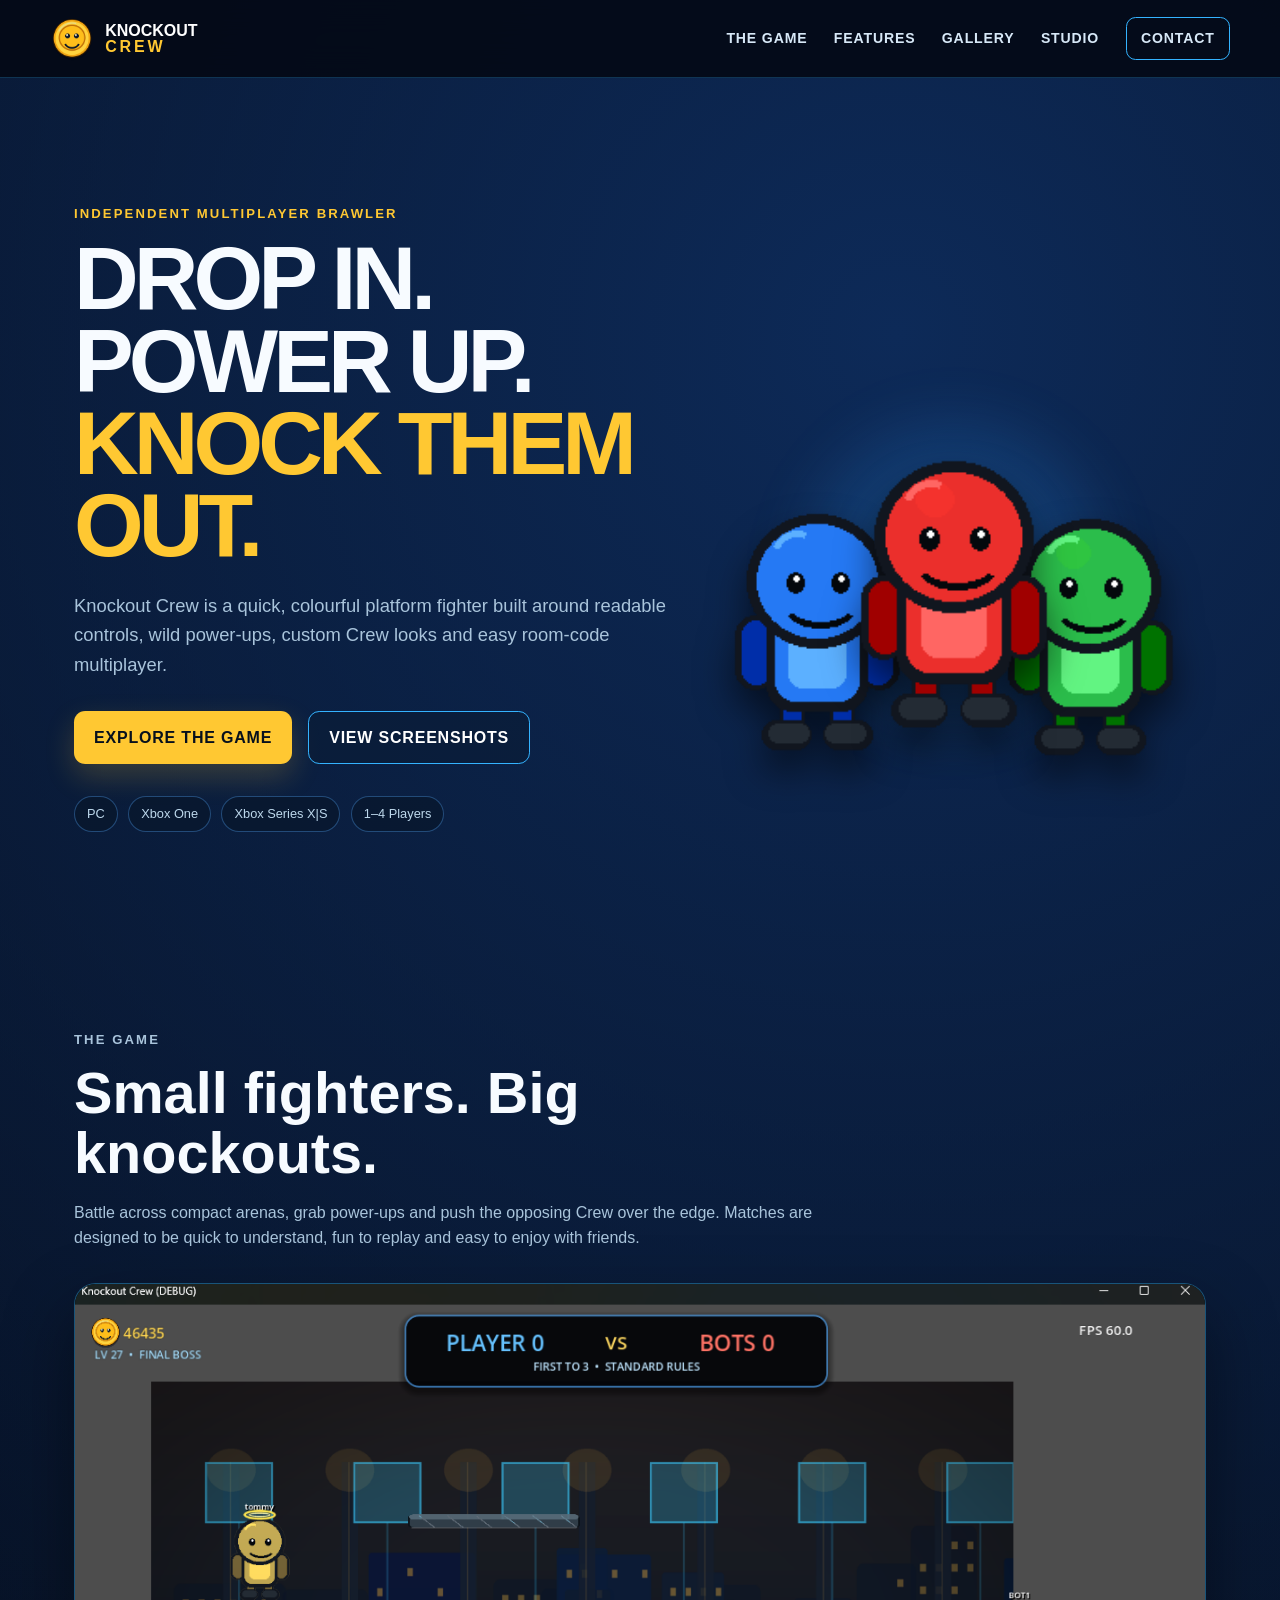
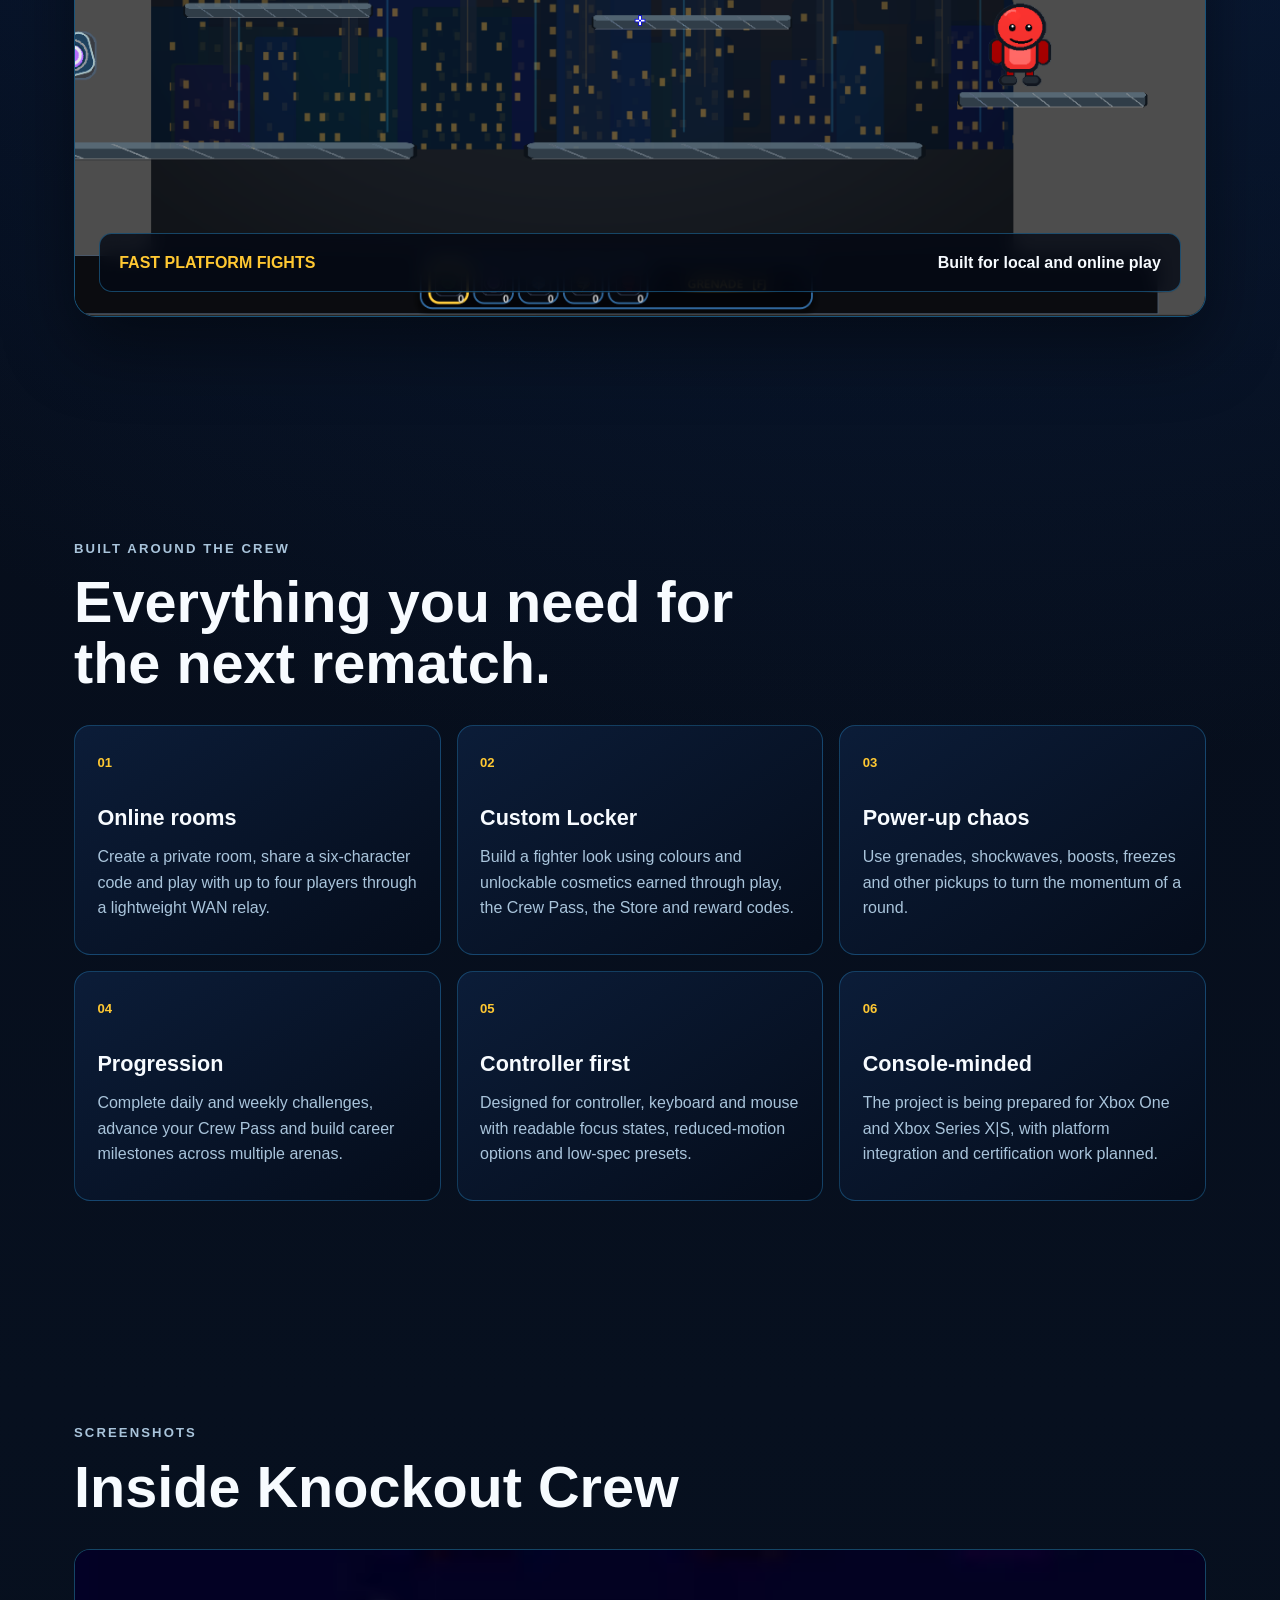
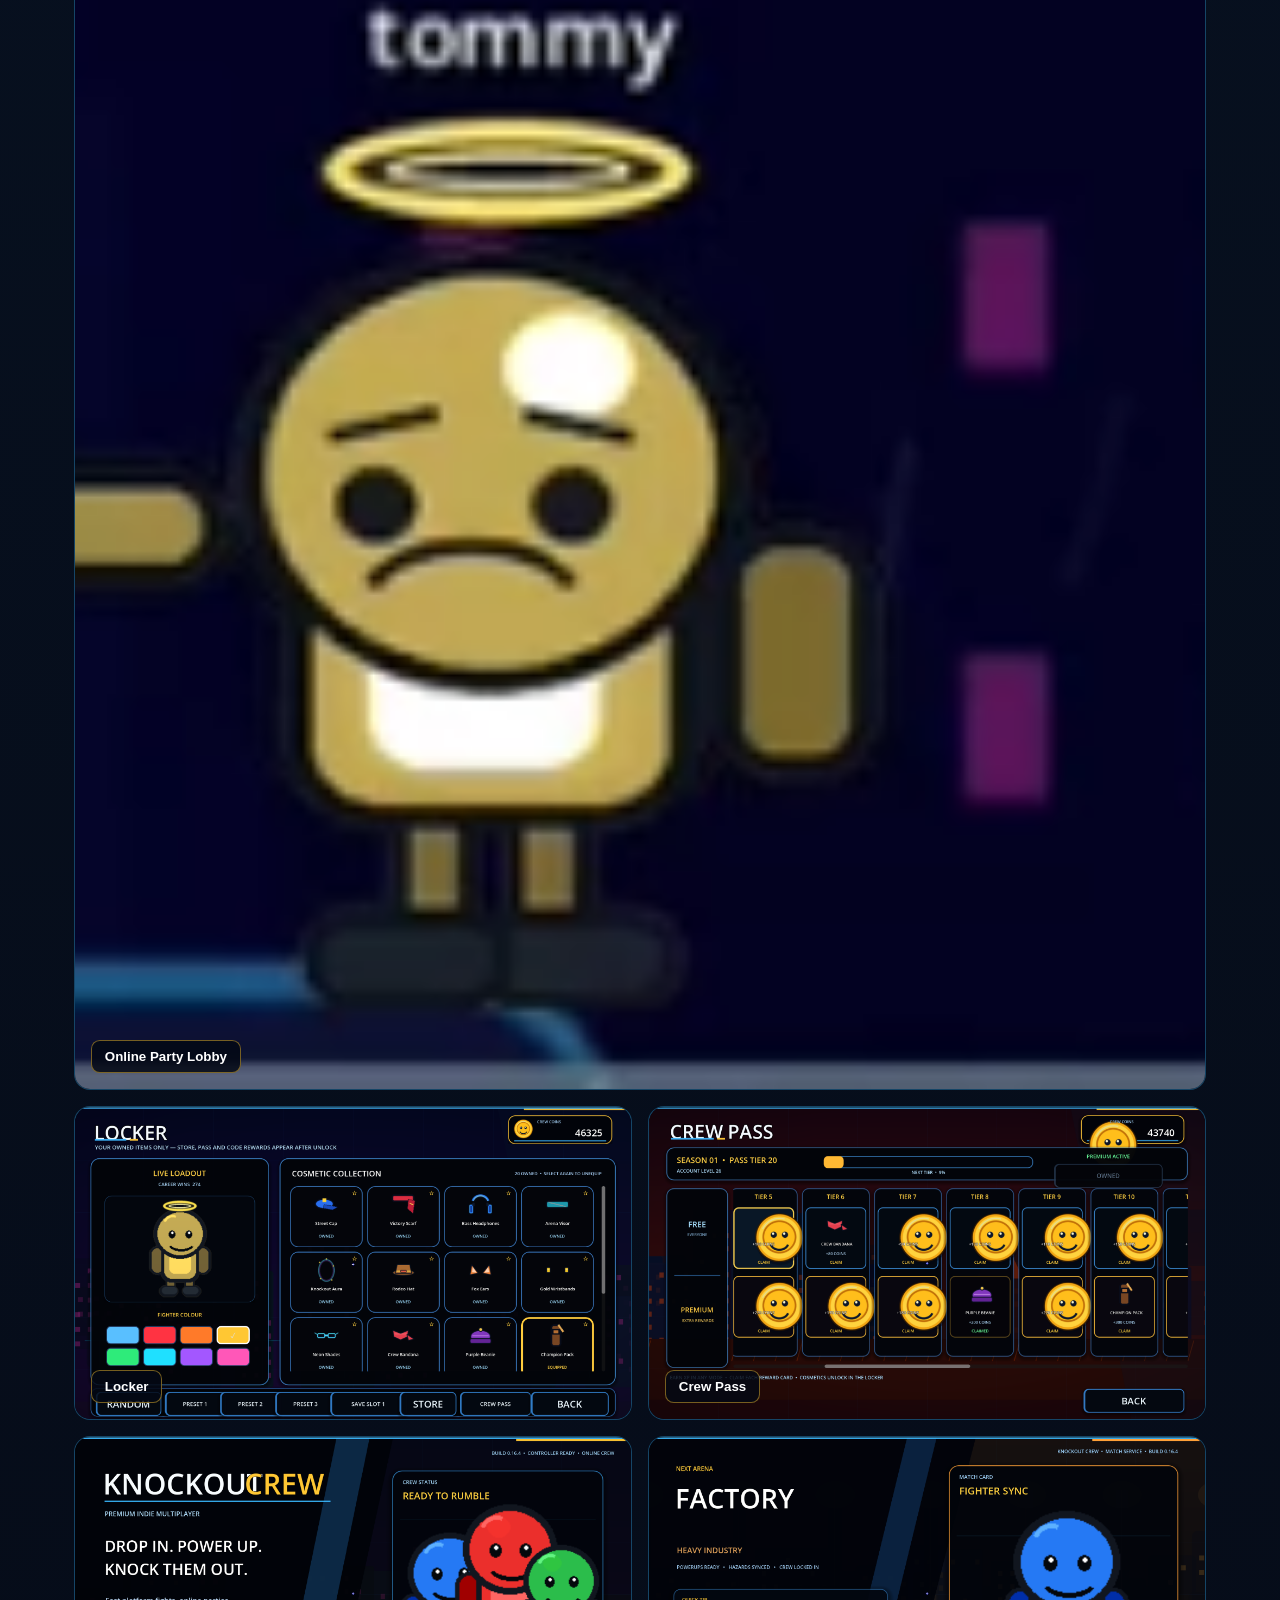
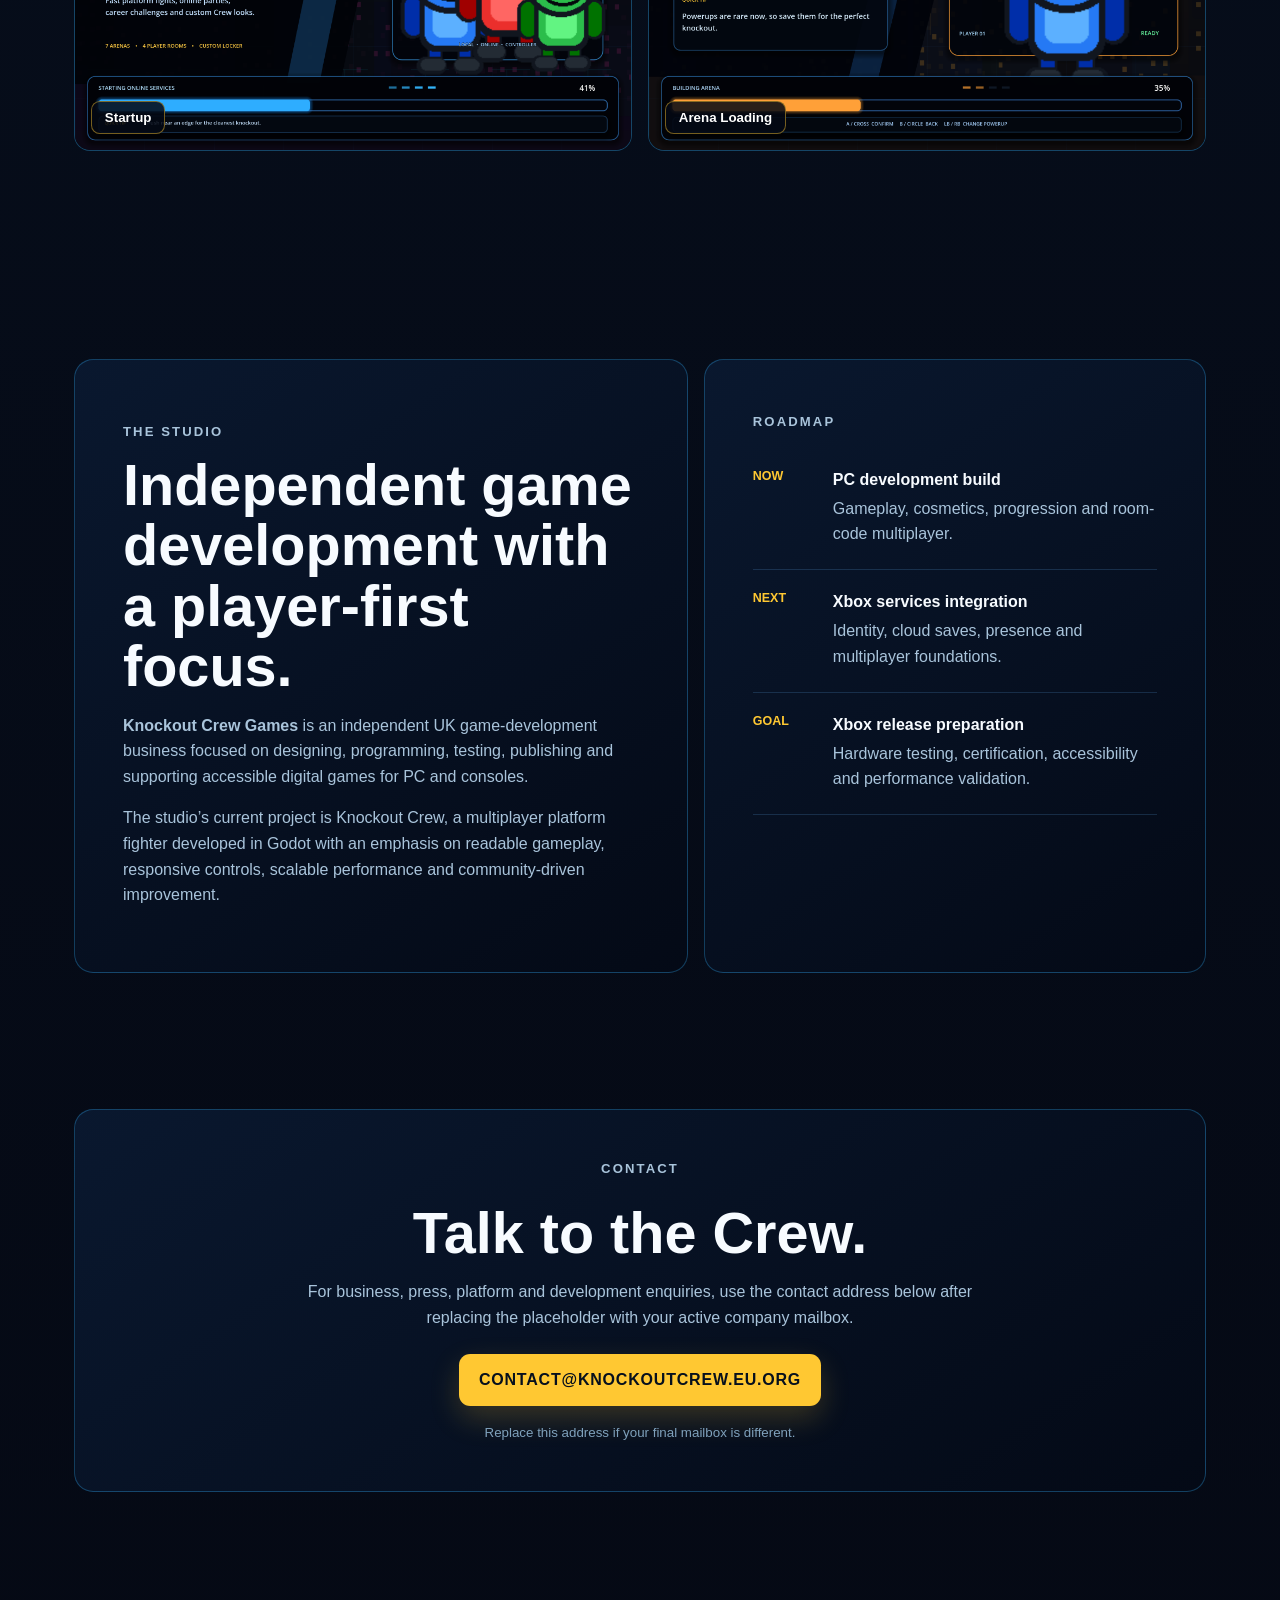
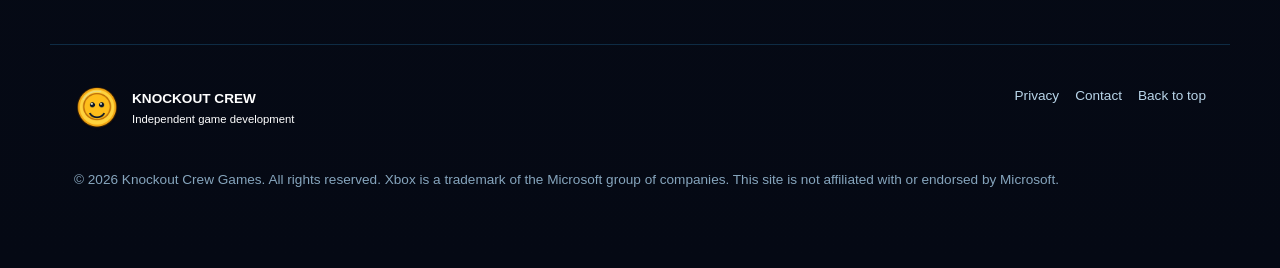
==== index.html @ 467bec0a "Add files via upload" ====
<!doctype html>
<html lang="en-GB">
<head>
  <meta charset="utf-8">
  <meta name="viewport" content="width=device-width, initial-scale=1">
  <meta name="description" content="Knockout Crew is a fast, colourful indie platform fighter for local and online multiplayer.">
  <meta name="theme-color" content="#071327">
  <meta property="og:title" content="Knockout Crew">
  <meta property="og:description" content="Drop in. Power up. Knock them out.">
  <meta property="og:image" content="assets/images/lobby.png">
  <title>Knockout Crew | Official Website</title>
  <link rel="icon" href="assets/images/crew-coin.png">
  <link rel="stylesheet" href="styles.css">
  <script defer src="script.js"></script>
</head>
<body>
  <a class="skip-link" href="#main">Skip to content</a>
  <header class="site-header">
    <a class="brand" href="#top" aria-label="Knockout Crew home">
      <span class="brand-mark"><img src="assets/images/crew-coin.png" alt=""></span>
      <span><b>KNOCKOUT</b><strong>CREW</strong></span>
    </a>
    <button class="menu-toggle" aria-expanded="false" aria-controls="main-nav">Menu</button>
    <nav id="main-nav" aria-label="Main navigation">
      <a href="#game">The Game</a>
      <a href="#features">Features</a>
      <a href="#gallery">Gallery</a>
      <a href="#about">Studio</a>
      <a class="nav-cta" href="#contact">Contact</a>
    </nav>
  </header>

  <main id="main">
    <section class="hero" id="top">
      <div class="hero-copy reveal">
        <p class="eyebrow">INDEPENDENT MULTIPLAYER BRAWLER</p>
        <h1>DROP IN.<br>POWER UP.<br><span>KNOCK THEM OUT.</span></h1>
        <p class="hero-text">Knockout Crew is a quick, colourful platform fighter built around readable controls, wild power-ups, custom Crew looks and easy room-code multiplayer.</p>
        <div class="hero-actions">
          <a class="button primary" href="#game">Explore the game</a>
          <a class="button secondary" href="#gallery">View screenshots</a>
        </div>
        <ul class="platform-list" aria-label="Planned platforms">
          <li>PC</li><li>Xbox One</li><li>Xbox Series X|S</li><li>1–4 Players</li>
        </ul>
      </div>
      <div class="hero-stage reveal" aria-label="Three Knockout Crew fighters">
        <div class="glow"></div>
        <img class="fighter fighter-blue" src="assets/images/fighter-blue.png" alt="Blue Knockout Crew fighter">
        <img class="fighter fighter-red" src="assets/images/fighter-red.png" alt="Red Knockout Crew fighter">
        <img class="fighter fighter-green" src="assets/images/fighter-green.png" alt="Green Knockout Crew fighter">
      </div>
    </section>

    <section class="section game-section" id="game">
      <div class="section-heading reveal">
        <p class="eyebrow">THE GAME</p>
        <h2>Small fighters. Big knockouts.</h2>
        <p>Battle across compact arenas, grab power-ups and push the opposing Crew over the edge. Matches are designed to be quick to understand, fun to replay and easy to enjoy with friends.</p>
      </div>
      <div class="feature-visual reveal">
        <img src="assets/images/gameplay.png" alt="Knockout Crew gameplay on Midnight Arcade">
        <div class="visual-caption">
          <span>FAST PLATFORM FIGHTS</span>
          <strong>Built for local and online play</strong>
        </div>
      </div>
    </section>

    <section class="section" id="features">
      <div class="section-heading reveal">
        <p class="eyebrow">BUILT AROUND THE CREW</p>
        <h2>Everything you need for the next rematch.</h2>
      </div>
      <div class="card-grid">
        <article class="info-card reveal"><span class="card-number">01</span><h3>Online rooms</h3><p>Create a private room, share a six-character code and play with up to four players through a lightweight WAN relay.</p></article>
        <article class="info-card reveal"><span class="card-number">02</span><h3>Custom Locker</h3><p>Build a fighter look using colours and unlockable cosmetics earned through play, the Crew Pass, the Store and reward codes.</p></article>
        <article class="info-card reveal"><span class="card-number">03</span><h3>Power-up chaos</h3><p>Use grenades, shockwaves, boosts, freezes and other pickups to turn the momentum of a round.</p></article>
        <article class="info-card reveal"><span class="card-number">04</span><h3>Progression</h3><p>Complete daily and weekly challenges, advance your Crew Pass and build career milestones across multiple arenas.</p></article>
        <article class="info-card reveal"><span class="card-number">05</span><h3>Controller first</h3><p>Designed for controller, keyboard and mouse with readable focus states, reduced-motion options and low-spec presets.</p></article>
        <article class="info-card reveal"><span class="card-number">06</span><h3>Console-minded</h3><p>The project is being prepared for Xbox One and Xbox Series X|S, with platform integration and certification work planned.</p></article>
      </div>
    </section>

    <section class="section gallery-section" id="gallery">
      <div class="section-heading reveal"><p class="eyebrow">SCREENSHOTS</p><h2>Inside Knockout Crew</h2></div>
      <div class="gallery">
        <button class="gallery-item wide reveal" data-image="assets/images/lobby.png"><img src="assets/images/lobby.png" alt="Online party lobby"><span>Online Party Lobby</span></button>
        <button class="gallery-item reveal" data-image="assets/images/locker.png"><img src="assets/images/locker.png" alt="Locker and cosmetic collection"><span>Locker</span></button>
        <button class="gallery-item reveal" data-image="assets/images/crew-pass.png"><img src="assets/images/crew-pass.png" alt="Crew Pass reward track"><span>Crew Pass</span></button>
        <button class="gallery-item reveal" data-image="assets/images/loading-startup.png"><img src="assets/images/loading-startup.png" alt="Startup loading screen"><span>Startup</span></button>
        <button class="gallery-item reveal" data-image="assets/images/loading-arena.png"><img src="assets/images/loading-arena.png" alt="Arena loading screen"><span>Arena Loading</span></button>
      </div>
    </section>

    <section class="section split-section" id="about">
      <div class="studio-panel reveal">
        <p class="eyebrow">THE STUDIO</p>
        <h2>Independent game development with a player-first focus.</h2>
        <p><strong>Knockout Crew Games</strong> is an independent UK game-development business focused on designing, programming, testing, publishing and supporting accessible digital games for PC and consoles.</p>
        <p>The studio’s current project is Knockout Crew, a multiplayer platform fighter developed in Godot with an emphasis on readable gameplay, responsive controls, scalable performance and community-driven improvement.</p>
      </div>
      <div class="roadmap reveal">
        <p class="eyebrow">ROADMAP</p>
        <ol>
          <li><span>Now</span><div><strong>PC development build</strong><p>Gameplay, cosmetics, progression and room-code multiplayer.</p></div></li>
          <li><span>Next</span><div><strong>Xbox services integration</strong><p>Identity, cloud saves, presence and multiplayer foundations.</p></div></li>
          <li><span>Goal</span><div><strong>Xbox release preparation</strong><p>Hardware testing, certification, accessibility and performance validation.</p></div></li>
        </ol>
      </div>
    </section>

    <section class="section contact-section" id="contact">
      <div class="contact-card reveal">
        <p class="eyebrow">CONTACT</p>
        <h2>Talk to the Crew.</h2>
        <p>For business, press, platform and development enquiries, use the contact address below after replacing the placeholder with your active company mailbox.</p>
        <a class="button primary" href="mailto:contact@knockoutcrew.eu.org">contact@knockoutcrew.eu.org</a>
        <small>Replace this address if your final mailbox is different.</small>
      </div>
    </section>
  </main>

  <footer>
    <div class="footer-brand"><img src="assets/images/crew-coin.png" alt=""><span><b>KNOCKOUT CREW</b><small>Independent game development</small></span></div>
    <div class="footer-links"><a href="privacy.html">Privacy</a><a href="mailto:contact@knockoutcrew.eu.org">Contact</a><a href="#top">Back to top</a></div>
    <p>© <span id="year"></span> Knockout Crew Games. All rights reserved. Xbox is a trademark of the Microsoft group of companies. This site is not affiliated with or endorsed by Microsoft.</p>
  </footer>

  <dialog id="lightbox"><button class="lightbox-close" aria-label="Close image">×</button><img alt="Expanded game screenshot"></dialog>
</body>
</html>
---- styles.css ----
:root{--bg:#050a16;--panel:#091326;--panel2:#0d1d37;--line:#287fd0;--blue:#34b3ff;--yellow:#ffc832;--text:#f7fbff;--muted:#a9c4db;--green:#46e58a;--max:1180px}*{box-sizing:border-box}html{scroll-behavior:smooth}body{margin:0;background:radial-gradient(circle at 70% 5%,#0d2a58 0,transparent 32%),linear-gradient(180deg,#050914,#07101f 45%,#050914);color:var(--text);font-family:Inter,Segoe UI,Arial,sans-serif;line-height:1.6}.skip-link{position:absolute;left:-9999px}.skip-link:focus{left:1rem;top:1rem;background:#fff;color:#000;padding:.75rem;z-index:100}.site-header{position:sticky;top:0;z-index:50;height:78px;display:flex;align-items:center;justify-content:space-between;padding:0 max(24px,calc((100vw - var(--max))/2));background:rgba(4,9,20,.88);backdrop-filter:blur(16px);border-bottom:1px solid rgba(52,179,255,.25)}.brand{display:flex;align-items:center;gap:.7rem;color:#fff;text-decoration:none;font-size:1rem;line-height:1}.brand span:last-child{display:flex;flex-direction:column}.brand strong{color:var(--yellow);letter-spacing:.18em}.brand-mark{width:44px;height:44px;display:grid;place-items:center}.brand-mark img{width:100%;height:100%;object-fit:contain}nav{display:flex;align-items:center;gap:1.65rem}nav a{color:#d7e8f7;text-decoration:none;font-weight:700;font-size:.88rem;letter-spacing:.06em;text-transform:uppercase}nav a:hover{color:var(--yellow)}.nav-cta{border:1px solid var(--blue);padding:.55rem .9rem;border-radius:.6rem}.menu-toggle{display:none}.hero{min-height:calc(100vh - 78px);max-width:var(--max);margin:auto;padding:7rem 1.5rem 5rem;display:grid;grid-template-columns:1.08fr .92fr;align-items:center;gap:2rem}.eyebrow{color:var(--yellow);font-weight:800;letter-spacing:.16em;font-size:.82rem}.hero h1{font-size:clamp(3.1rem,7vw,6.5rem);line-height:.92;margin:.35rem 0 1.5rem;letter-spacing:-.055em}.hero h1 span{color:var(--yellow)}.hero-text{max-width:650px;color:var(--muted);font-size:1.15rem}.hero-actions{display:flex;gap:1rem;flex-wrap:wrap;margin:2rem 0}.button{display:inline-flex;align-items:center;justify-content:center;min-height:50px;padding:.8rem 1.25rem;border-radius:.7rem;text-decoration:none;font-weight:800;text-transform:uppercase;letter-spacing:.05em}.button.primary{background:var(--yellow);color:#07101d;box-shadow:0 12px 30px rgba(255,200,50,.2)}.button.secondary{border:1px solid var(--blue);color:#fff;background:rgba(10,28,55,.65)}.platform-list{list-style:none;padding:0;margin:2rem 0 0;display:flex;gap:.65rem;flex-wrap:wrap}.platform-list li{border:1px solid rgba(85,170,255,.35);background:rgba(9,23,45,.75);padding:.4rem .75rem;border-radius:999px;color:#bdd8ec;font-size:.8rem}.hero-stage{position:relative;min-height:530px;display:flex;align-items:flex-end;justify-content:center}.glow{position:absolute;width:80%;aspect-ratio:1;border-radius:50%;background:radial-gradient(circle,rgba(46,155,255,.42),rgba(46,155,255,0) 65%);filter:blur(18px)}.fighter{position:absolute;image-rendering:auto;filter:drop-shadow(0 20px 18px rgba(0,0,0,.55));width:42%;max-width:240px;transform-origin:bottom center}.fighter-red{z-index:3;width:52%;bottom:8%;animation:float 4.5s ease-in-out infinite}.fighter-blue{z-index:2;left:2%;bottom:4%;animation:float 5s ease-in-out .2s infinite}.fighter-green{z-index:2;right:2%;bottom:3%;animation:float 5.2s ease-in-out .5s infinite}@keyframes float{50%{transform:translateY(-12px)}}.section{max-width:var(--max);margin:auto;padding:6.5rem 1.5rem}.section-heading{max-width:750px;margin-bottom:2rem}.section-heading h2,.studio-panel h2,.contact-card h2{font-size:clamp(2.1rem,4.5vw,4rem);line-height:1.05;margin:.4rem 0 1rem}.section-heading p,.studio-panel p,.contact-card p{color:var(--muted)}.feature-visual{position:relative;border:1px solid rgba(52,179,255,.45);border-radius:1.35rem;overflow:hidden;background:#02060d;box-shadow:0 30px 70px rgba(0,0,0,.42)}.feature-visual img{width:100%;display:block}.visual-caption{position:absolute;left:1.5rem;right:1.5rem;bottom:1.5rem;background:rgba(4,9,20,.8);backdrop-filter:blur(10px);border:1px solid rgba(52,179,255,.35);border-radius:.8rem;padding:1rem 1.2rem;display:flex;justify-content:space-between;gap:1rem}.visual-caption span{color:var(--yellow);font-weight:800}.card-grid{display:grid;grid-template-columns:repeat(3,1fr);gap:1rem}.info-card{background:linear-gradient(145deg,rgba(12,30,58,.95),rgba(5,13,27,.95));border:1px solid rgba(52,179,255,.28);border-radius:1rem;padding:1.4rem;min-height:230px}.card-number{color:var(--yellow);font-weight:900;font-size:.82rem}.info-card h3{font-size:1.35rem;margin:1.7rem 0 .5rem}.info-card p{color:var(--muted);margin:0}.gallery{display:grid;grid-template-columns:repeat(2,1fr);gap:1rem}.gallery-item{position:relative;padding:0;border:1px solid rgba(52,179,255,.35);border-radius:1rem;overflow:hidden;background:#050a14;cursor:pointer;min-height:260px}.gallery-item.wide{grid-column:1/-1;min-height:420px}.gallery-item img{width:100%;height:100%;object-fit:cover;display:block;transition:transform .35s}.gallery-item:hover img{transform:scale(1.025)}.gallery-item span{position:absolute;left:1rem;bottom:1rem;background:rgba(4,9,20,.85);border:1px solid rgba(255,200,50,.45);padding:.5rem .8rem;border-radius:.55rem;color:#fff;font-weight:800}.split-section{display:grid;grid-template-columns:1.1fr .9fr;gap:1rem}.studio-panel,.roadmap,.contact-card{background:linear-gradient(145deg,rgba(10,25,48,.95),rgba(4,10,22,.95));border:1px solid rgba(52,179,255,.3);border-radius:1.2rem;padding:clamp(1.5rem,4vw,3rem)}.roadmap ol{list-style:none;padding:0;margin:1rem 0 0}.roadmap li{display:grid;grid-template-columns:64px 1fr;gap:1rem;padding:1.2rem 0;border-bottom:1px solid rgba(100,180,255,.18)}.roadmap li span{color:var(--yellow);font-weight:900;text-transform:uppercase;font-size:.78rem}.roadmap p{color:var(--muted);margin:.2rem 0}.contact-section{padding-top:2rem}.contact-card{text-align:center}.contact-card p{max-width:700px;margin:0 auto 1.5rem}.contact-card small{display:block;color:#7fa1bc;margin-top:1rem}footer{max-width:var(--max);margin:3rem auto 0;padding:2.5rem 1.5rem 4rem;border-top:1px solid rgba(52,179,255,.2);display:grid;grid-template-columns:1fr auto;gap:1.5rem;color:#86a5bd;font-size:.85rem}.footer-brand{display:flex;align-items:center;gap:.75rem;color:#fff}.footer-brand img{width:46px}.footer-brand span{display:flex;flex-direction:column}.footer-links{display:flex;gap:1rem}.footer-links a{color:#b9d5e9;text-decoration:none}footer>p{grid-column:1/-1}dialog{padding:0;border:1px solid var(--blue);border-radius:1rem;background:#02060c;width:min(94vw,1300px);box-shadow:0 30px 100px #000}dialog::backdrop{background:rgba(0,0,0,.82)}dialog img{display:block;width:100%}.lightbox-close{position:absolute;right:.75rem;top:.75rem;width:42px;height:42px;border-radius:50%;border:1px solid #fff;background:rgba(0,0,0,.75);color:#fff;font-size:1.7rem;cursor:pointer}.reveal{opacity:0;transform:translateY(18px);transition:.6s ease}.reveal.visible{opacity:1;transform:none}@media(max-width:900px){.menu-toggle{display:block;background:transparent;color:#fff;border:1px solid var(--blue);border-radius:.5rem;padding:.5rem .75rem}.site-header nav{display:none;position:absolute;left:1rem;right:1rem;top:68px;flex-direction:column;align-items:stretch;background:#081326;border:1px solid var(--line);padding:1rem;border-radius:.8rem}.site-header nav.open{display:flex}.hero{grid-template-columns:1fr;padding-top:4rem}.hero-stage{min-height:390px}.card-grid{grid-template-columns:repeat(2,1fr)}.split-section{grid-template-columns:1fr}.gallery-item.wide{min-height:300px}}@media(max-width:620px){.hero{padding-top:3rem}.hero h1{font-size:3.25rem}.hero-stage{min-height:300px}.fighter{max-width:150px}.card-grid,.gallery{grid-template-columns:1fr}.gallery-item.wide{grid-column:auto}.gallery-item{min-height:220px}.visual-caption{position:static;border:0;border-radius:0}.visual-caption{flex-direction:column}.platform-list{gap:.4rem}.section{padding:4.5rem 1rem}.site-header{padding:0 1rem}.brand span:last-child{font-size:.86rem}footer{grid-template-columns:1fr}.footer-links{flex-wrap:wrap}}
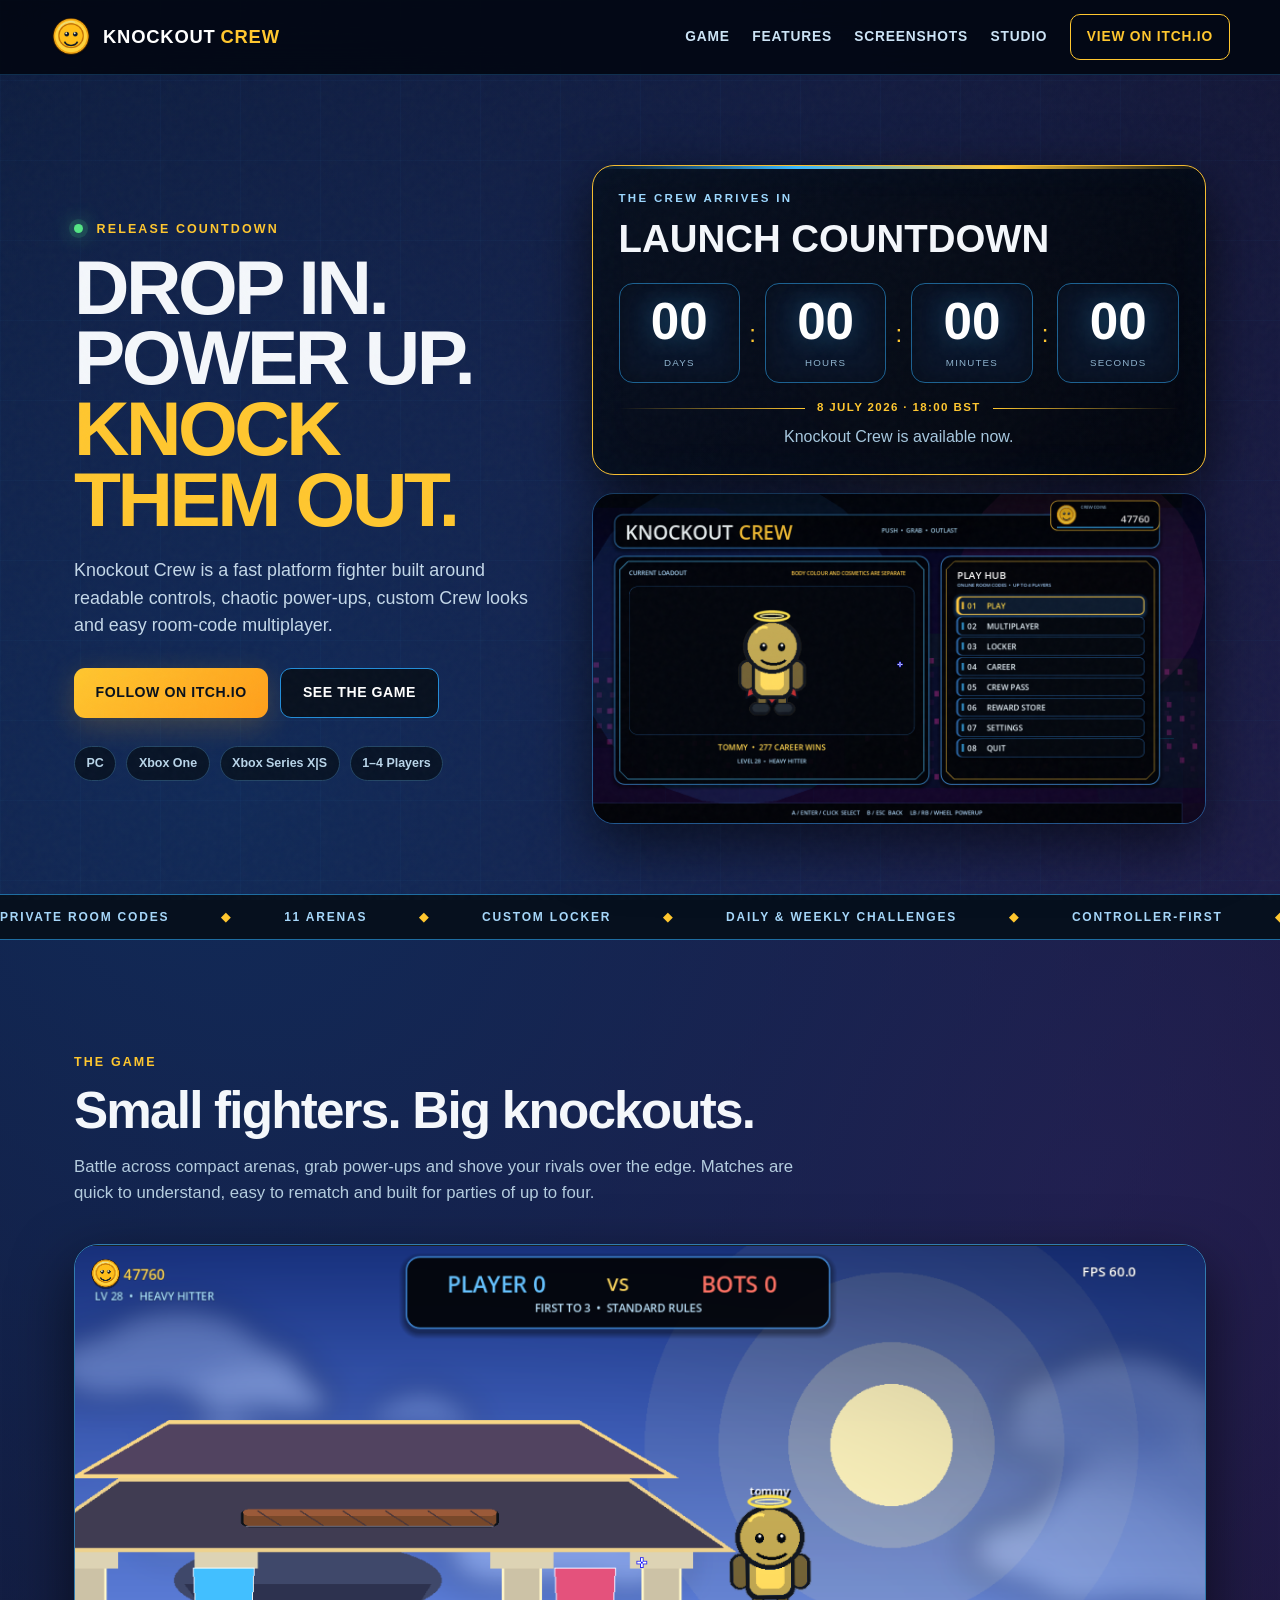
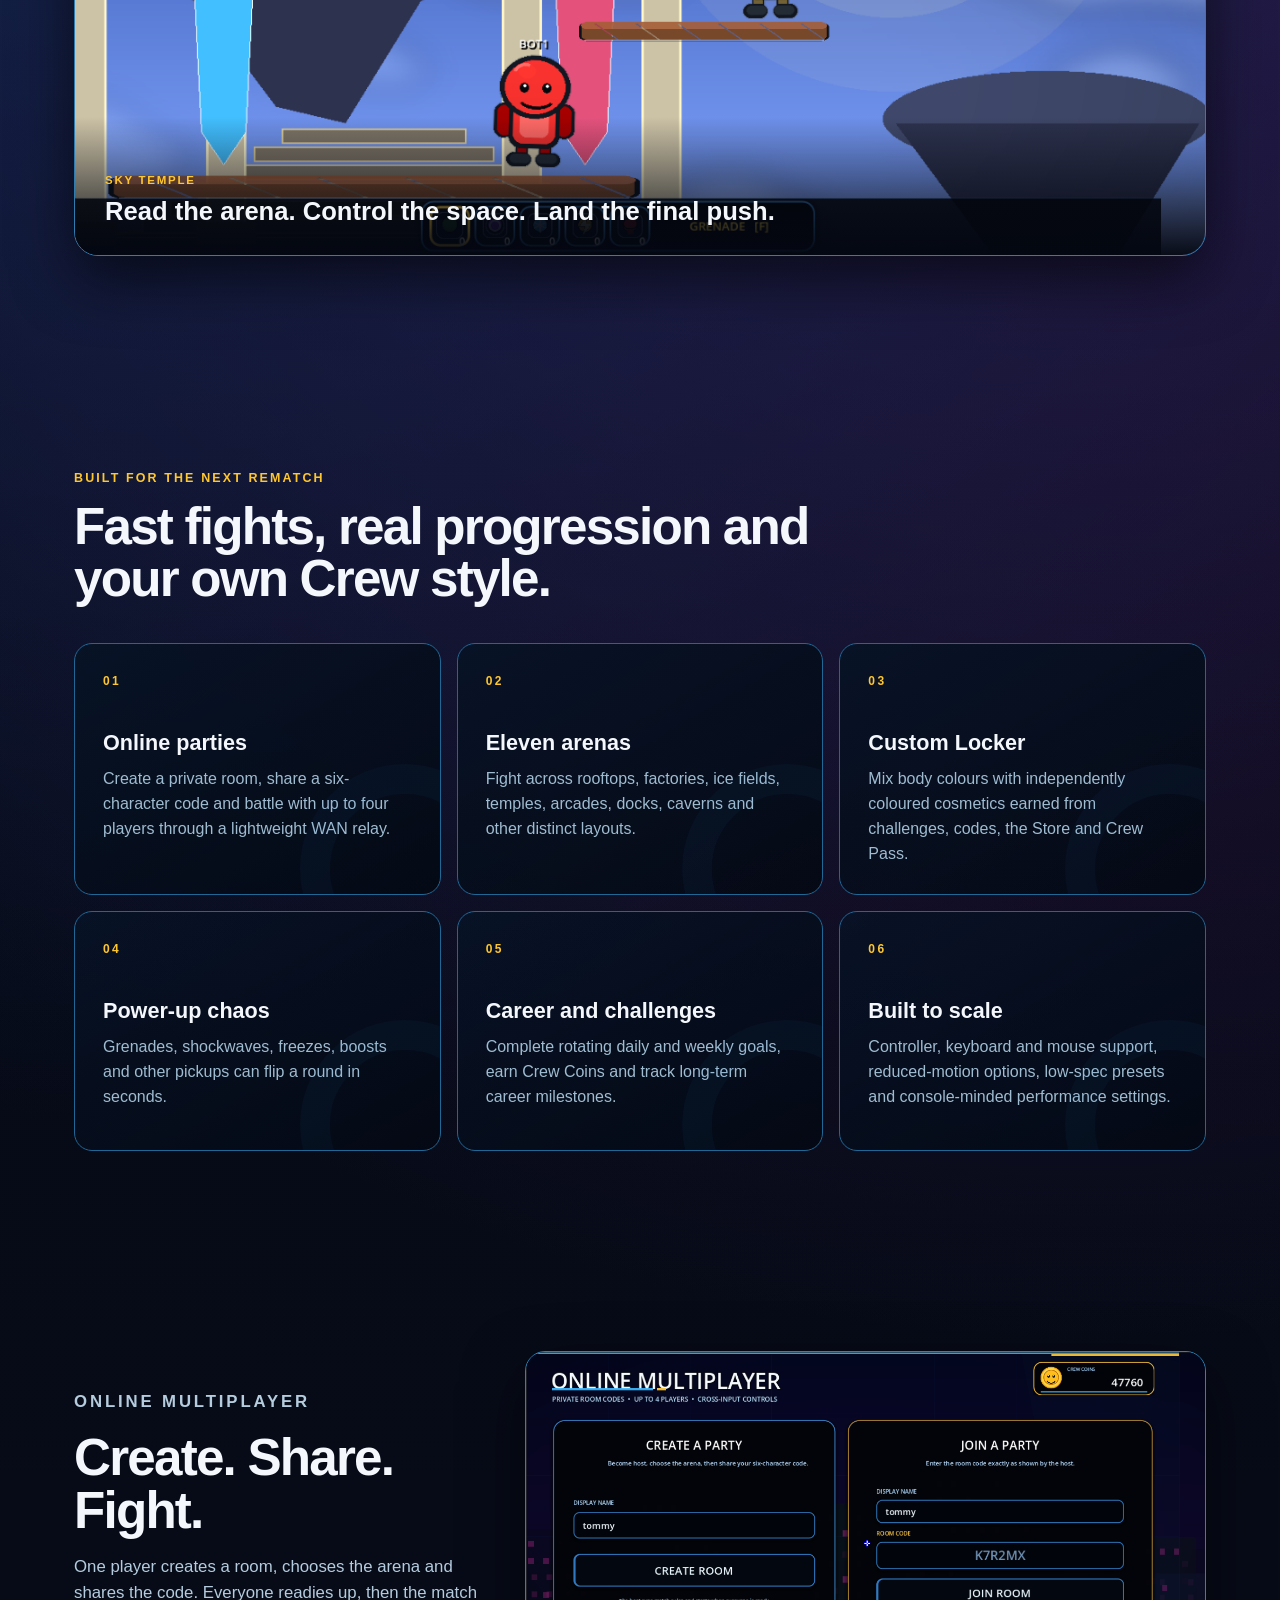
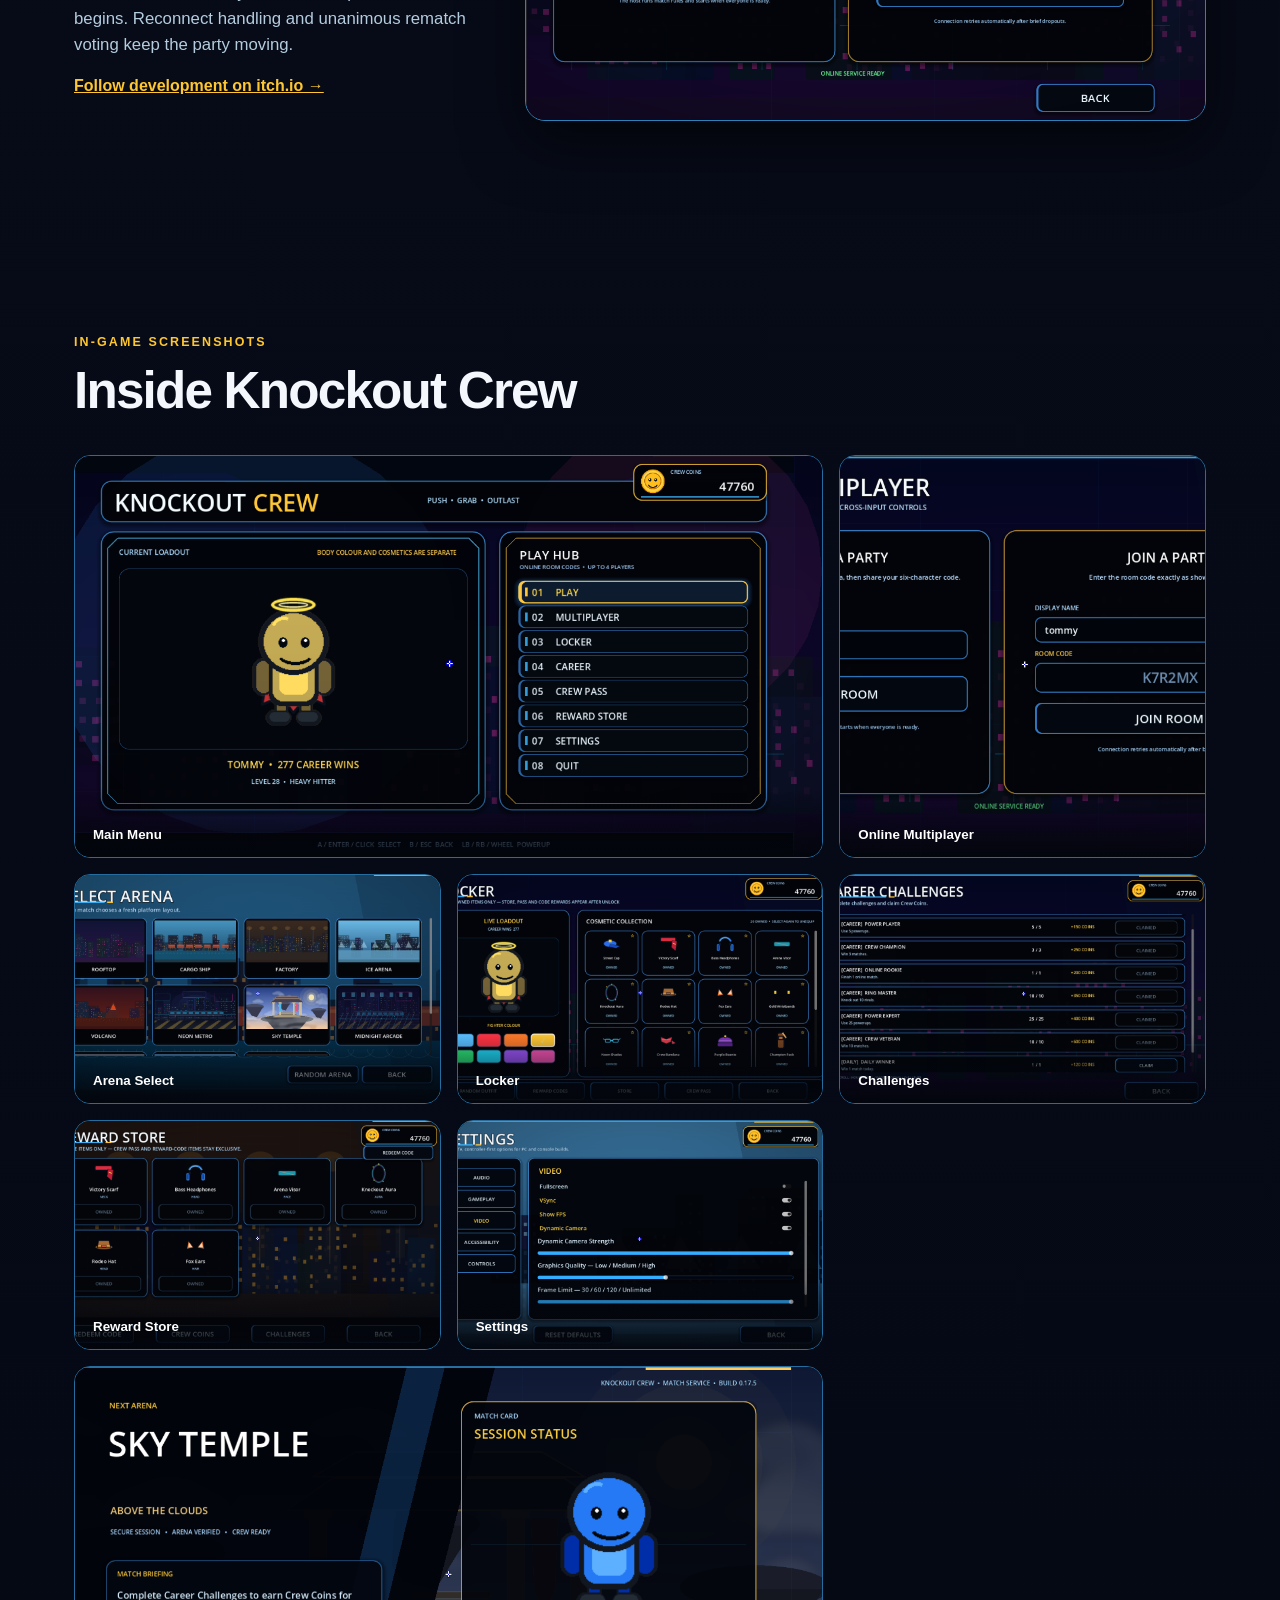
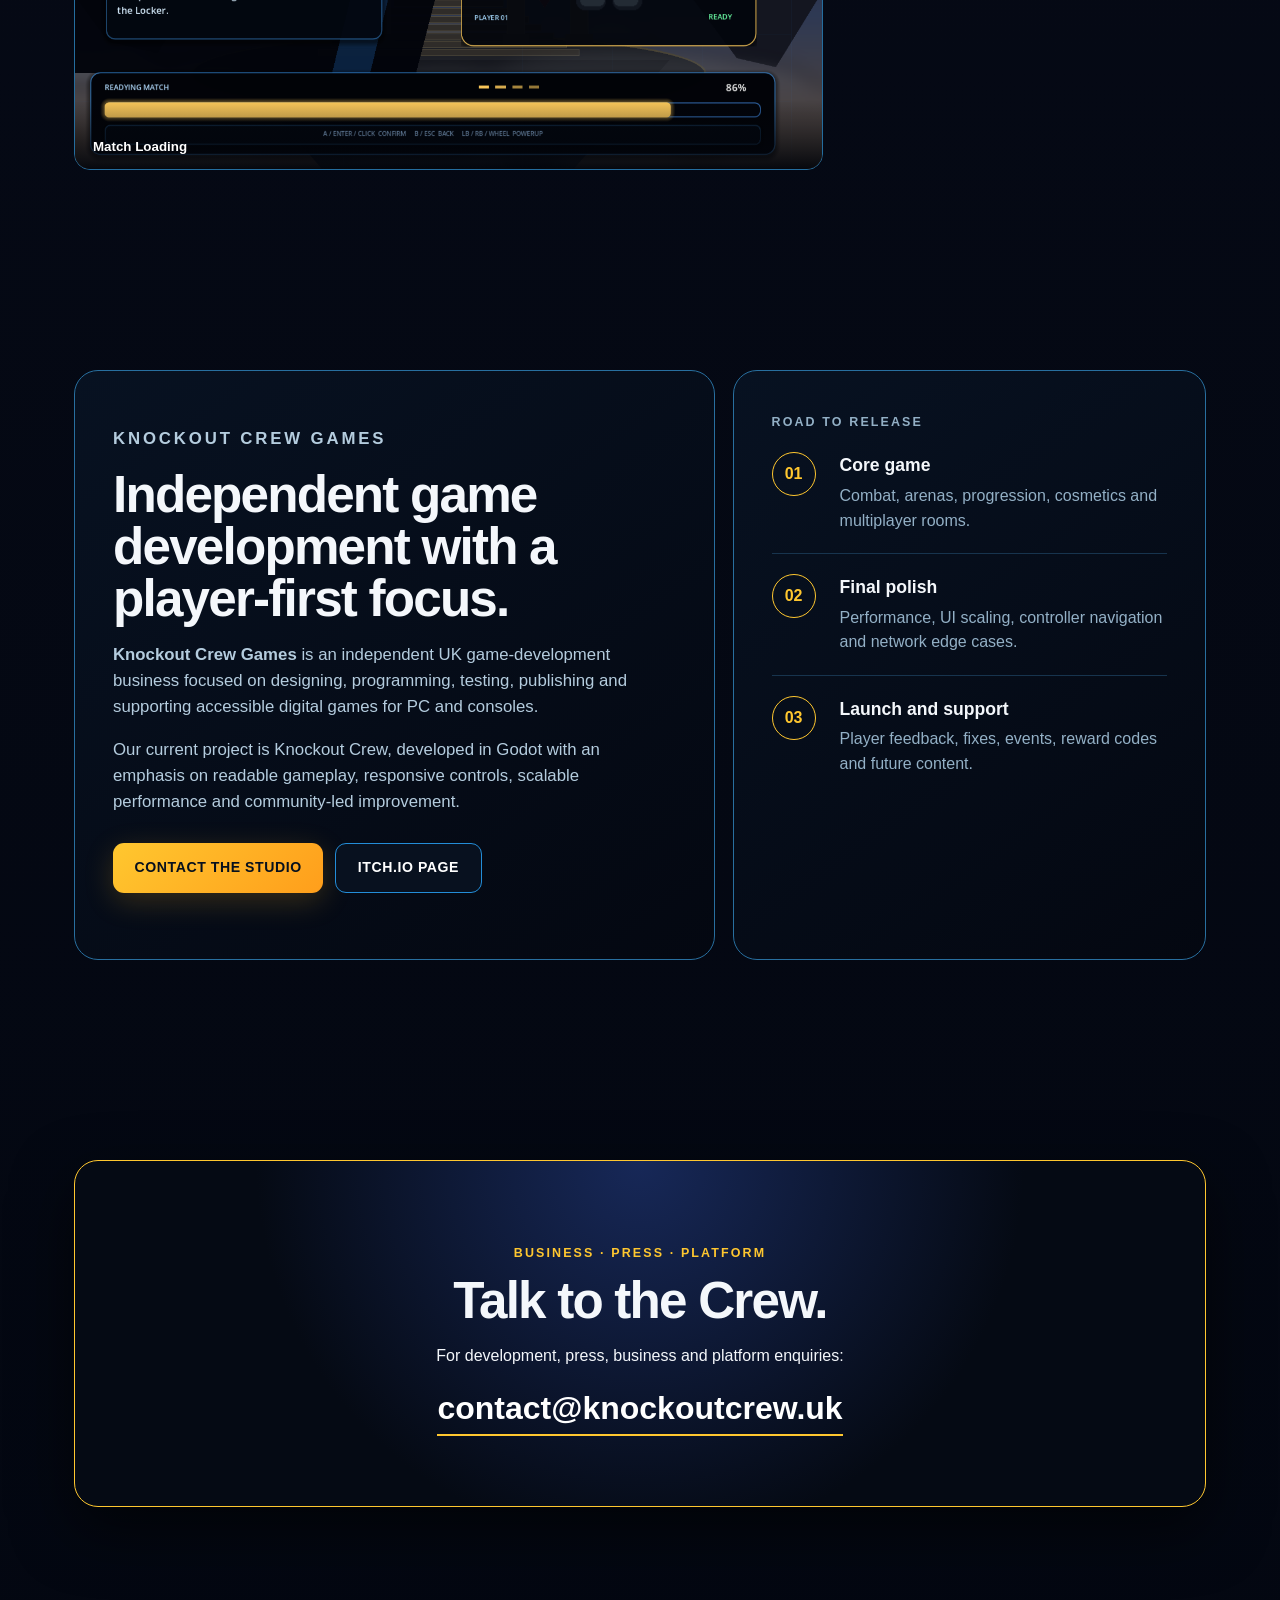
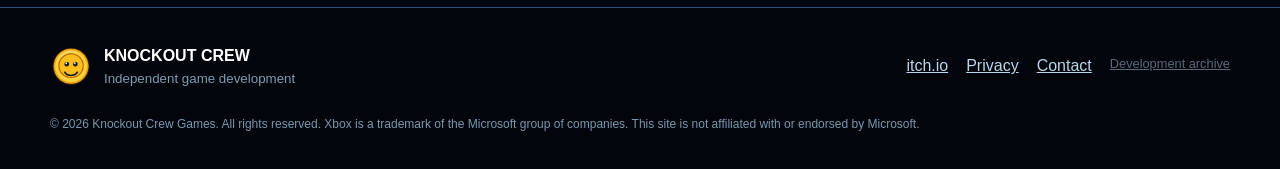
==== commit a4a2a86d: "Add files via upload" ====
--- a/index.html
+++ b/index.html
@@ -4,10 +4,11 @@
   <meta charset="utf-8">
   <meta name="viewport" content="width=device-width, initial-scale=1">
   <meta name="description" content="Knockout Crew is a fast, colourful indie platform fighter for local and online multiplayer.">
-  <meta name="theme-color" content="#071327">
-  <meta property="og:title" content="Knockout Crew">
-  <meta property="og:description" content="Drop in. Power up. Knock them out.">
-  <meta property="og:image" content="assets/images/lobby.png">
+  <meta name="theme-color" content="#050b18">
+  <meta property="og:title" content="Knockout Crew — Launching Soon">
+  <meta property="og:description" content="Push. Grab. Outlast. Wishlist and follow the launch on itch.io.">
+  <meta property="og:image" content="assets/images/main-menu.png">
+  <meta property="og:type" content="website">
   <title>Knockout Crew | Official Website</title>
   <link rel="icon" href="assets/images/crew-coin.png">
   <link rel="stylesheet" href="styles.css">
@@ -15,115 +16,153 @@
 </head>
 <body>
   <a class="skip-link" href="#main">Skip to content</a>
+  <div class="noise" aria-hidden="true"></div>
+
   <header class="site-header">
     <a class="brand" href="#top" aria-label="Knockout Crew home">
-      <span class="brand-mark"><img src="assets/images/crew-coin.png" alt=""></span>
+      <img src="assets/images/crew-coin.png" alt="">
       <span><b>KNOCKOUT</b><strong>CREW</strong></span>
     </a>
     <button class="menu-toggle" aria-expanded="false" aria-controls="main-nav">Menu</button>
     <nav id="main-nav" aria-label="Main navigation">
-      <a href="#game">The Game</a>
+      <a href="#game">Game</a>
       <a href="#features">Features</a>
-      <a href="#gallery">Gallery</a>
-      <a href="#about">Studio</a>
-      <a class="nav-cta" href="#contact">Contact</a>
+      <a href="#gallery">Screenshots</a>
+      <a href="#studio">Studio</a>
+      <a class="nav-cta" href="https://ban1she.itch.io/knockout-crew" target="_blank" rel="noopener">View on itch.io</a>
     </nav>
   </header>
 
   <main id="main">
     <section class="hero" id="top">
       <div class="hero-copy reveal">
-        <p class="eyebrow">INDEPENDENT MULTIPLAYER BRAWLER</p>
+        <p class="eyebrow"><span class="live-dot"></span> RELEASE COUNTDOWN</p>
         <h1>DROP IN.<br>POWER UP.<br><span>KNOCK THEM OUT.</span></h1>
-        <p class="hero-text">Knockout Crew is a quick, colourful platform fighter built around readable controls, wild power-ups, custom Crew looks and easy room-code multiplayer.</p>
+        <p class="hero-text">Knockout Crew is a fast platform fighter built around readable controls, chaotic power-ups, custom Crew looks and easy room-code multiplayer.</p>
         <div class="hero-actions">
-          <a class="button primary" href="#game">Explore the game</a>
-          <a class="button secondary" href="#gallery">View screenshots</a>
+          <a class="button primary" href="https://ban1she.itch.io/knockout-crew" target="_blank" rel="noopener">Follow on itch.io</a>
+          <a class="button secondary" href="#gallery">See the game</a>
         </div>
-        <ul class="platform-list" aria-label="Planned platforms">
+        <ul class="platform-list" aria-label="Target platforms">
           <li>PC</li><li>Xbox One</li><li>Xbox Series X|S</li><li>1–4 Players</li>
         </ul>
       </div>
-      <div class="hero-stage reveal" aria-label="Three Knockout Crew fighters">
-        <div class="glow"></div>
-        <img class="fighter fighter-blue" src="assets/images/fighter-blue.png" alt="Blue Knockout Crew fighter">
-        <img class="fighter fighter-red" src="assets/images/fighter-red.png" alt="Red Knockout Crew fighter">
-        <img class="fighter fighter-green" src="assets/images/fighter-green.png" alt="Green Knockout Crew fighter">
+
+      <div class="countdown-stage reveal" aria-labelledby="countdown-title">
+        <div class="countdown-glow" aria-hidden="true"></div>
+        <div class="countdown-card">
+          <p class="countdown-kicker">THE CREW ARRIVES IN</p>
+          <h2 id="countdown-title">Launch countdown</h2>
+          <div class="countdown" data-release="2026-07-08T18:00:00+01:00" aria-live="polite">
+            <div><strong id="days">15</strong><span>Days</span></div>
+            <i>:</i>
+            <div><strong id="hours">00</strong><span>Hours</span></div>
+            <i>:</i>
+            <div><strong id="minutes">00</strong><span>Minutes</span></div>
+            <i>:</i>
+            <div><strong id="seconds">00</strong><span>Seconds</span></div>
+          </div>
+          <div class="release-line"><span></span><b>8 JULY 2026 · 18:00 BST</b><span></span></div>
+          <p id="countdown-status">Final checks are underway.</p>
+        </div>
+        <img src="assets/images/main-menu.png" alt="Knockout Crew main menu showing the custom fighter and Play Hub">
       </div>
+    </section>
+
+    <section class="ticker" aria-label="Game highlights">
+      <div><span>PRIVATE ROOM CODES</span><span>11 ARENAS</span><span>CUSTOM LOCKER</span><span>DAILY & WEEKLY CHALLENGES</span><span>CONTROLLER-FIRST</span><span>LOW-SPEC MODES</span></div>
     </section>
 
     <section class="section game-section" id="game">
       <div class="section-heading reveal">
         <p class="eyebrow">THE GAME</p>
         <h2>Small fighters. Big knockouts.</h2>
-        <p>Battle across compact arenas, grab power-ups and push the opposing Crew over the edge. Matches are designed to be quick to understand, fun to replay and easy to enjoy with friends.</p>
+        <p>Battle across compact arenas, grab power-ups and shove your rivals over the edge. Matches are quick to understand, easy to rematch and built for parties of up to four.</p>
       </div>
       <div class="feature-visual reveal">
-        <img src="assets/images/gameplay.png" alt="Knockout Crew gameplay on Midnight Arcade">
+        <img src="assets/images/sky-temple-gameplay.png" alt="Knockout Crew match in Sky Temple">
         <div class="visual-caption">
-          <span>FAST PLATFORM FIGHTS</span>
-          <strong>Built for local and online play</strong>
+          <span>SKY TEMPLE</span>
+          <strong>Read the arena. Control the space. Land the final push.</strong>
         </div>
       </div>
     </section>
 
     <section class="section" id="features">
       <div class="section-heading reveal">
-        <p class="eyebrow">BUILT AROUND THE CREW</p>
-        <h2>Everything you need for the next rematch.</h2>
+        <p class="eyebrow">BUILT FOR THE NEXT REMATCH</p>
+        <h2>Fast fights, real progression and your own Crew style.</h2>
       </div>
       <div class="card-grid">
-        <article class="info-card reveal"><span class="card-number">01</span><h3>Online rooms</h3><p>Create a private room, share a six-character code and play with up to four players through a lightweight WAN relay.</p></article>
-        <article class="info-card reveal"><span class="card-number">02</span><h3>Custom Locker</h3><p>Build a fighter look using colours and unlockable cosmetics earned through play, the Crew Pass, the Store and reward codes.</p></article>
-        <article class="info-card reveal"><span class="card-number">03</span><h3>Power-up chaos</h3><p>Use grenades, shockwaves, boosts, freezes and other pickups to turn the momentum of a round.</p></article>
-        <article class="info-card reveal"><span class="card-number">04</span><h3>Progression</h3><p>Complete daily and weekly challenges, advance your Crew Pass and build career milestones across multiple arenas.</p></article>
-        <article class="info-card reveal"><span class="card-number">05</span><h3>Controller first</h3><p>Designed for controller, keyboard and mouse with readable focus states, reduced-motion options and low-spec presets.</p></article>
-        <article class="info-card reveal"><span class="card-number">06</span><h3>Console-minded</h3><p>The project is being prepared for Xbox One and Xbox Series X|S, with platform integration and certification work planned.</p></article>
+        <article class="info-card reveal"><span class="card-number">01</span><h3>Online parties</h3><p>Create a private room, share a six-character code and battle with up to four players through a lightweight WAN relay.</p></article>
+        <article class="info-card reveal"><span class="card-number">02</span><h3>Eleven arenas</h3><p>Fight across rooftops, factories, ice fields, temples, arcades, docks, caverns and other distinct layouts.</p></article>
+        <article class="info-card reveal"><span class="card-number">03</span><h3>Custom Locker</h3><p>Mix body colours with independently coloured cosmetics earned from challenges, codes, the Store and Crew Pass.</p></article>
+        <article class="info-card reveal"><span class="card-number">04</span><h3>Power-up chaos</h3><p>Grenades, shockwaves, freezes, boosts and other pickups can flip a round in seconds.</p></article>
+        <article class="info-card reveal"><span class="card-number">05</span><h3>Career and challenges</h3><p>Complete rotating daily and weekly goals, earn Crew Coins and track long-term career milestones.</p></article>
+        <article class="info-card reveal"><span class="card-number">06</span><h3>Built to scale</h3><p>Controller, keyboard and mouse support, reduced-motion options, low-spec presets and console-minded performance settings.</p></article>
       </div>
     </section>
 
+    <section class="section multiplayer-showcase">
+      <div class="showcase-copy reveal">
+        <p class="eyebrow">ONLINE MULTIPLAYER</p>
+        <h2>Create. Share. Fight.</h2>
+        <p>One player creates a room, chooses the arena and shares the code. Everyone readies up, then the match begins. Reconnect handling and unanimous rematch voting keep the party moving.</p>
+        <a class="text-link" href="https://ban1she.itch.io/knockout-crew" target="_blank" rel="noopener">Follow development on itch.io →</a>
+      </div>
+      <img class="reveal" src="assets/images/multiplayer.png" alt="Knockout Crew online multiplayer create and join party screen">
+    </section>
+
     <section class="section gallery-section" id="gallery">
-      <div class="section-heading reveal"><p class="eyebrow">SCREENSHOTS</p><h2>Inside Knockout Crew</h2></div>
+      <div class="section-heading reveal"><p class="eyebrow">IN-GAME SCREENSHOTS</p><h2>Inside Knockout Crew</h2></div>
       <div class="gallery">
-        <button class="gallery-item wide reveal" data-image="assets/images/lobby.png"><img src="assets/images/lobby.png" alt="Online party lobby"><span>Online Party Lobby</span></button>
-        <button class="gallery-item reveal" data-image="assets/images/locker.png"><img src="assets/images/locker.png" alt="Locker and cosmetic collection"><span>Locker</span></button>
-        <button class="gallery-item reveal" data-image="assets/images/crew-pass.png"><img src="assets/images/crew-pass.png" alt="Crew Pass reward track"><span>Crew Pass</span></button>
-        <button class="gallery-item reveal" data-image="assets/images/loading-startup.png"><img src="assets/images/loading-startup.png" alt="Startup loading screen"><span>Startup</span></button>
-        <button class="gallery-item reveal" data-image="assets/images/loading-arena.png"><img src="assets/images/loading-arena.png" alt="Arena loading screen"><span>Arena Loading</span></button>
+        <button class="gallery-item gallery-feature reveal" data-image="assets/images/main-menu.png"><img src="assets/images/main-menu.png" alt="Knockout Crew main menu"><span>Main Menu</span></button>
+        <button class="gallery-item reveal" data-image="assets/images/multiplayer.png"><img src="assets/images/multiplayer.png" alt="Online multiplayer room screen"><span>Online Multiplayer</span></button>
+        <button class="gallery-item reveal" data-image="assets/images/arenas.png"><img src="assets/images/arenas.png" alt="Arena selection screen"><span>Arena Select</span></button>
+        <button class="gallery-item reveal" data-image="assets/images/locker-v17.png"><img src="assets/images/locker-v17.png" alt="Locker cosmetic collection"><span>Locker</span></button>
+        <button class="gallery-item reveal" data-image="assets/images/challenges.png"><img src="assets/images/challenges.png" alt="Career challenges screen"><span>Challenges</span></button>
+        <button class="gallery-item reveal" data-image="assets/images/store.png"><img src="assets/images/store.png" alt="Reward Store screen"><span>Reward Store</span></button>
+        <button class="gallery-item reveal" data-image="assets/images/settings.png"><img src="assets/images/settings.png" alt="Settings screen"><span>Settings</span></button>
+        <button class="gallery-item gallery-feature reveal" data-image="assets/images/loading-screen.png"><img src="assets/images/loading-screen.png" alt="Sky Temple loading screen"><span>Match Loading</span></button>
       </div>
     </section>
 
-    <section class="section split-section" id="about">
+    <section class="section split-section" id="studio">
       <div class="studio-panel reveal">
-        <p class="eyebrow">THE STUDIO</p>
+        <p class="eyebrow">KNOCKOUT CREW GAMES</p>
         <h2>Independent game development with a player-first focus.</h2>
         <p><strong>Knockout Crew Games</strong> is an independent UK game-development business focused on designing, programming, testing, publishing and supporting accessible digital games for PC and consoles.</p>
-        <p>The studio’s current project is Knockout Crew, a multiplayer platform fighter developed in Godot with an emphasis on readable gameplay, responsive controls, scalable performance and community-driven improvement.</p>
+        <p>Our current project is Knockout Crew, developed in Godot with an emphasis on readable gameplay, responsive controls, scalable performance and community-led improvement.</p>
+        <div class="studio-actions">
+          <a class="button primary" href="mailto:contact@knockoutcrew.uk">Contact the studio</a>
+          <a class="button secondary" href="https://ban1she.itch.io/knockout-crew" target="_blank" rel="noopener">itch.io page</a>
+        </div>
       </div>
       <div class="roadmap reveal">
-        <p class="eyebrow">ROADMAP</p>
+        <p class="eyebrow">ROAD TO RELEASE</p>
         <ol>
-          <li><span>Now</span><div><strong>PC development build</strong><p>Gameplay, cosmetics, progression and room-code multiplayer.</p></div></li>
-          <li><span>Next</span><div><strong>Xbox services integration</strong><p>Identity, cloud saves, presence and multiplayer foundations.</p></div></li>
-          <li><span>Goal</span><div><strong>Xbox release preparation</strong><p>Hardware testing, certification, accessibility and performance validation.</p></div></li>
+          <li><span>01</span><div><strong>Core game</strong><p>Combat, arenas, progression, cosmetics and multiplayer rooms.</p></div></li>
+          <li><span>02</span><div><strong>Final polish</strong><p>Performance, UI scaling, controller navigation and network edge cases.</p></div></li>
+          <li><span>03</span><div><strong>Launch and support</strong><p>Player feedback, fixes, events, reward codes and future content.</p></div></li>
         </ol>
       </div>
     </section>
 
     <section class="section contact-section" id="contact">
       <div class="contact-card reveal">
-        <p class="eyebrow">CONTACT</p>
+        <p class="eyebrow">BUSINESS · PRESS · PLATFORM</p>
         <h2>Talk to the Crew.</h2>
-        <p>For business, press, platform and development enquiries, use the contact address below after replacing the placeholder with your active company mailbox.</p>
-        <a class="button primary" href="mailto:contact@knockoutcrew.eu.org">contact@knockoutcrew.eu.org</a>
-        <small>Replace this address if your final mailbox is different.</small>
+        <p>For development, press, business and platform enquiries:</p>
+        <a class="contact-email" href="mailto:contact@knockoutcrew.uk">contact@knockoutcrew.uk</a>
       </div>
     </section>
   </main>
 
   <footer>
-    <div class="footer-brand"><img src="assets/images/crew-coin.png" alt=""><span><b>KNOCKOUT CREW</b><small>Independent game development</small></span></div>
-    <div class="footer-links"><a href="privacy.html">Privacy</a><a href="mailto:contact@knockoutcrew.eu.org">Contact</a><a href="#top">Back to top</a></div>
+    <div class="footer-top">
+      <div class="footer-brand"><img src="assets/images/crew-coin.png" alt=""><span><b>KNOCKOUT CREW</b><small>Independent game development</small></span></div>
+      <div class="footer-links"><a href="https://ban1she.itch.io/knockout-crew" target="_blank" rel="noopener">itch.io</a><a href="privacy.html">Privacy</a><a href="mailto:contact@knockoutcrew.uk">Contact</a><a class="quiet-link" href="devlog.html">Development archive</a></div>
+    </div>
     <p>© <span id="year"></span> Knockout Crew Games. All rights reserved. Xbox is a trademark of the Microsoft group of companies. This site is not affiliated with or endorsed by Microsoft.</p>
   </footer>
 
--- a/styles.css
+++ b/styles.css
@@ -1 +1,7 @@
-:root{--bg:#050a16;--panel:#091326;--panel2:#0d1d37;--line:#287fd0;--blue:#34b3ff;--yellow:#ffc832;--text:#f7fbff;--muted:#a9c4db;--green:#46e58a;--max:1180px}*{box-sizing:border-box}html{scroll-behavior:smooth}body{margin:0;background:radial-gradient(circle at 70% 5%,#0d2a58 0,transparent 32%),linear-gradient(180deg,#050914,#07101f 45%,#050914);color:var(--text);font-family:Inter,Segoe UI,Arial,sans-serif;line-height:1.6}.skip-link{position:absolute;left:-9999px}.skip-link:focus{left:1rem;top:1rem;background:#fff;color:#000;padding:.75rem;z-index:100}.site-header{position:sticky;top:0;z-index:50;height:78px;display:flex;align-items:center;justify-content:space-between;padding:0 max(24px,calc((100vw - var(--max))/2));background:rgba(4,9,20,.88);backdrop-filter:blur(16px);border-bottom:1px solid rgba(52,179,255,.25)}.brand{display:flex;align-items:center;gap:.7rem;color:#fff;text-decoration:none;font-size:1rem;line-height:1}.brand span:last-child{display:flex;flex-direction:column}.brand strong{color:var(--yellow);letter-spacing:.18em}.brand-mark{width:44px;height:44px;display:grid;place-items:center}.brand-mark img{width:100%;height:100%;object-fit:contain}nav{display:flex;align-items:center;gap:1.65rem}nav a{color:#d7e8f7;text-decoration:none;font-weight:700;font-size:.88rem;letter-spacing:.06em;text-transform:uppercase}nav a:hover{color:var(--yellow)}.nav-cta{border:1px solid var(--blue);padding:.55rem .9rem;border-radius:.6rem}.menu-toggle{display:none}.hero{min-height:calc(100vh - 78px);max-width:var(--max);margin:auto;padding:7rem 1.5rem 5rem;display:grid;grid-template-columns:1.08fr .92fr;align-items:center;gap:2rem}.eyebrow{color:var(--yellow);font-weight:800;letter-spacing:.16em;font-size:.82rem}.hero h1{font-size:clamp(3.1rem,7vw,6.5rem);line-height:.92;margin:.35rem 0 1.5rem;letter-spacing:-.055em}.hero h1 span{color:var(--yellow)}.hero-text{max-width:650px;color:var(--muted);font-size:1.15rem}.hero-actions{display:flex;gap:1rem;flex-wrap:wrap;margin:2rem 0}.button{display:inline-flex;align-items:center;justify-content:center;min-height:50px;padding:.8rem 1.25rem;border-radius:.7rem;text-decoration:none;font-weight:800;text-transform:uppercase;letter-spacing:.05em}.button.primary{background:var(--yellow);color:#07101d;box-shadow:0 12px 30px rgba(255,200,50,.2)}.button.secondary{border:1px solid var(--blue);color:#fff;background:rgba(10,28,55,.65)}.platform-list{list-style:none;padding:0;margin:2rem 0 0;display:flex;gap:.65rem;flex-wrap:wrap}.platform-list li{border:1px solid rgba(85,170,255,.35);background:rgba(9,23,45,.75);padding:.4rem .75rem;border-radius:999px;color:#bdd8ec;font-size:.8rem}.hero-stage{position:relative;min-height:530px;display:flex;align-items:flex-end;justify-content:center}.glow{position:absolute;width:80%;aspect-ratio:1;border-radius:50%;background:radial-gradient(circle,rgba(46,155,255,.42),rgba(46,155,255,0) 65%);filter:blur(18px)}.fighter{position:absolute;image-rendering:auto;filter:drop-shadow(0 20px 18px rgba(0,0,0,.55));width:42%;max-width:240px;transform-origin:bottom center}.fighter-red{z-index:3;width:52%;bottom:8%;animation:float 4.5s ease-in-out infinite}.fighter-blue{z-index:2;left:2%;bottom:4%;animation:float 5s ease-in-out .2s infinite}.fighter-green{z-index:2;right:2%;bottom:3%;animation:float 5.2s ease-in-out .5s infinite}@keyframes float{50%{transform:translateY(-12px)}}.section{max-width:var(--max);margin:auto;padding:6.5rem 1.5rem}.section-heading{max-width:750px;margin-bottom:2rem}.section-heading h2,.studio-panel h2,.contact-card h2{font-size:clamp(2.1rem,4.5vw,4rem);line-height:1.05;margin:.4rem 0 1rem}.section-heading p,.studio-panel p,.contact-card p{color:var(--muted)}.feature-visual{position:relative;border:1px solid rgba(52,179,255,.45);border-radius:1.35rem;overflow:hidden;background:#02060d;box-shadow:0 30px 70px rgba(0,0,0,.42)}.feature-visual img{width:100%;display:block}.visual-caption{position:absolute;left:1.5rem;right:1.5rem;bottom:1.5rem;background:rgba(4,9,20,.8);backdrop-filter:blur(10px);border:1px solid rgba(52,179,255,.35);border-radius:.8rem;padding:1rem 1.2rem;display:flex;justify-content:space-between;gap:1rem}.visual-caption span{color:var(--yellow);font-weight:800}.card-grid{display:grid;grid-template-columns:repeat(3,1fr);gap:1rem}.info-card{background:linear-gradient(145deg,rgba(12,30,58,.95),rgba(5,13,27,.95));border:1px solid rgba(52,179,255,.28);border-radius:1rem;padding:1.4rem;min-height:230px}.card-number{color:var(--yellow);font-weight:900;font-size:.82rem}.info-card h3{font-size:1.35rem;margin:1.7rem 0 .5rem}.info-card p{color:var(--muted);margin:0}.gallery{display:grid;grid-template-columns:repeat(2,1fr);gap:1rem}.gallery-item{position:relative;padding:0;border:1px solid rgba(52,179,255,.35);border-radius:1rem;overflow:hidden;background:#050a14;cursor:pointer;min-height:260px}.gallery-item.wide{grid-column:1/-1;min-height:420px}.gallery-item img{width:100%;height:100%;object-fit:cover;display:block;transition:transform .35s}.gallery-item:hover img{transform:scale(1.025)}.gallery-item span{position:absolute;left:1rem;bottom:1rem;background:rgba(4,9,20,.85);border:1px solid rgba(255,200,50,.45);padding:.5rem .8rem;border-radius:.55rem;color:#fff;font-weight:800}.split-section{display:grid;grid-template-columns:1.1fr .9fr;gap:1rem}.studio-panel,.roadmap,.contact-card{background:linear-gradient(145deg,rgba(10,25,48,.95),rgba(4,10,22,.95));border:1px solid rgba(52,179,255,.3);border-radius:1.2rem;padding:clamp(1.5rem,4vw,3rem)}.roadmap ol{list-style:none;padding:0;margin:1rem 0 0}.roadmap li{display:grid;grid-template-columns:64px 1fr;gap:1rem;padding:1.2rem 0;border-bottom:1px solid rgba(100,180,255,.18)}.roadmap li span{color:var(--yellow);font-weight:900;text-transform:uppercase;font-size:.78rem}.roadmap p{color:var(--muted);margin:.2rem 0}.contact-section{padding-top:2rem}.contact-card{text-align:center}.contact-card p{max-width:700px;margin:0 auto 1.5rem}.contact-card small{display:block;color:#7fa1bc;margin-top:1rem}footer{max-width:var(--max);margin:3rem auto 0;padding:2.5rem 1.5rem 4rem;border-top:1px solid rgba(52,179,255,.2);display:grid;grid-template-columns:1fr auto;gap:1.5rem;color:#86a5bd;font-size:.85rem}.footer-brand{display:flex;align-items:center;gap:.75rem;color:#fff}.footer-brand img{width:46px}.footer-brand span{display:flex;flex-direction:column}.footer-links{display:flex;gap:1rem}.footer-links a{color:#b9d5e9;text-decoration:none}footer>p{grid-column:1/-1}dialog{padding:0;border:1px solid var(--blue);border-radius:1rem;background:#02060c;width:min(94vw,1300px);box-shadow:0 30px 100px #000}dialog::backdrop{background:rgba(0,0,0,.82)}dialog img{display:block;width:100%}.lightbox-close{position:absolute;right:.75rem;top:.75rem;width:42px;height:42px;border-radius:50%;border:1px solid #fff;background:rgba(0,0,0,.75);color:#fff;font-size:1.7rem;cursor:pointer}.reveal{opacity:0;transform:translateY(18px);transition:.6s ease}.reveal.visible{opacity:1;transform:none}@media(max-width:900px){.menu-toggle{display:block;background:transparent;color:#fff;border:1px solid var(--blue);border-radius:.5rem;padding:.5rem .75rem}.site-header nav{display:none;position:absolute;left:1rem;right:1rem;top:68px;flex-direction:column;align-items:stretch;background:#081326;border:1px solid var(--line);padding:1rem;border-radius:.8rem}.site-header nav.open{display:flex}.hero{grid-template-columns:1fr;padding-top:4rem}.hero-stage{min-height:390px}.card-grid{grid-template-columns:repeat(2,1fr)}.split-section{grid-template-columns:1fr}.gallery-item.wide{min-height:300px}}@media(max-width:620px){.hero{padding-top:3rem}.hero h1{font-size:3.25rem}.hero-stage{min-height:300px}.fighter{max-width:150px}.card-grid,.gallery{grid-template-columns:1fr}.gallery-item.wide{grid-column:auto}.gallery-item{min-height:220px}.visual-caption{position:static;border:0;border-radius:0}.visual-caption{flex-direction:column}.platform-list{gap:.4rem}.section{padding:4.5rem 1rem}.site-header{padding:0 1rem}.brand span:last-child{font-size:.86rem}footer{grid-template-columns:1fr}.footer-links{flex-wrap:wrap}}
+:root{
+  --bg:#050914;--bg2:#080d1d;--panel:#060b16ee;--panel2:#0a1325;--line:#238dd8;--line-soft:#174d7a;--gold:#ffc72f;--gold2:#ff9e1b;--cyan:#39b9ff;--text:#f4f7fb;--muted:#a8c2d8;--green:#54e584;--shadow:0 22px 60px #0009;--radius:24px;--max:1180px
+}
+*{box-sizing:border-box}html{scroll-behavior:smooth}body{margin:0;background:radial-gradient(circle at 18% 12%,#112a58 0,transparent 33%),radial-gradient(circle at 85% 18%,#321548 0,transparent 32%),linear-gradient(180deg,var(--bg),#070b18 48%,#030711);color:var(--text);font-family:Inter,Segoe UI,Arial,sans-serif;line-height:1.55;overflow-x:hidden}body:before{content:"";position:fixed;inset:0;background-image:linear-gradient(#2f8dd10b 1px,transparent 1px),linear-gradient(90deg,#2f8dd10b 1px,transparent 1px);background-size:80px 80px;pointer-events:none;z-index:-2}.noise{position:fixed;inset:0;opacity:.035;pointer-events:none;z-index:20;background-image:url("data:image/svg+xml,%3Csvg viewBox='0 0 180 180' xmlns='http://www.w3.org/2000/svg'%3E%3Cfilter id='n'%3E%3CfeTurbulence type='fractalNoise' baseFrequency='.8' numOctaves='4' stitchTiles='stitch'/%3E%3C/filter%3E%3Crect width='100%25' height='100%25' filter='url(%23n)' opacity='.7'/%3E%3C/svg%3E")}.skip-link{position:fixed;top:8px;left:8px;transform:translateY(-180%);background:#fff;color:#000;padding:.75rem 1rem;z-index:100}.skip-link:focus{transform:none}.site-header{position:sticky;top:0;z-index:50;display:flex;align-items:center;justify-content:space-between;gap:2rem;padding:14px max(24px,calc((100vw - var(--max))/2));background:#030712e8;border-bottom:1px solid #2d85c850;backdrop-filter:blur(18px)}.compact-header{position:relative}.brand{display:flex;align-items:center;gap:11px;color:#fff;text-decoration:none;letter-spacing:.05em}.brand img{width:42px;height:42px}.brand span{display:flex;align-items:baseline;font-size:1.15rem}.brand strong{color:var(--gold);margin-left:.3rem}.site-header nav{display:flex;align-items:center;gap:1.4rem}.site-header nav a{color:#cce3f5;text-decoration:none;font-weight:700;font-size:.86rem;letter-spacing:.06em;text-transform:uppercase}.site-header nav a:hover,.site-header nav a:focus-visible{color:#fff}.nav-cta{border:1px solid var(--gold);padding:.7rem 1rem;border-radius:10px;color:var(--gold)!important}.menu-toggle{display:none;background:var(--panel2);border:1px solid var(--line);color:#fff;border-radius:8px;padding:.7rem 1rem}.hero{min-height:760px;max-width:var(--max);margin:auto;padding:90px 24px 70px;display:grid;grid-template-columns:.86fr 1.14fr;align-items:center;gap:54px}.eyebrow{font-size:.78rem;letter-spacing:.17em;color:var(--gold);font-weight:800;text-transform:uppercase}.live-dot{display:inline-block;width:9px;height:9px;border-radius:50%;background:var(--green);box-shadow:0 0 0 5px #54e58422,0 0 20px var(--green);margin-right:8px;animation:pulse 1.7s infinite}.hero h1{font-size:clamp(3.2rem,6vw,6rem);line-height:.92;letter-spacing:-.045em;margin:.45rem 0 1.4rem}.hero h1 span{color:var(--gold)}.hero-text{max-width:620px;color:#c4d8e9;font-size:1.12rem}.hero-actions,.studio-actions{display:flex;gap:12px;flex-wrap:wrap;margin:28px 0}.button{display:inline-flex;align-items:center;justify-content:center;min-height:50px;padding:0 1.35rem;border-radius:11px;text-decoration:none;font-weight:850;letter-spacing:.04em;text-transform:uppercase;font-size:.88rem;transition:.18s transform,.18s box-shadow,.18s background}.button:hover{transform:translateY(-2px)}.button.primary{background:linear-gradient(135deg,var(--gold),var(--gold2));color:#07101d;box-shadow:0 8px 30px #ffb51f33}.button.secondary{border:1px solid var(--line);background:#08111f;color:#fff}.platform-list{display:flex;list-style:none;padding:0;margin:24px 0 0;gap:10px;flex-wrap:wrap}.platform-list li{border:1px solid #244666;background:#07101dcf;border-radius:999px;padding:.42rem .72rem;color:#b9d5e9;font-size:.78rem;font-weight:750}.countdown-stage{position:relative;isolation:isolate}.countdown-stage>img{width:100%;border-radius:22px;border:1px solid #2e8dce7c;box-shadow:var(--shadow);margin-top:18px;display:block}.countdown-glow{position:absolute;width:72%;height:55%;right:8%;top:0;background:radial-gradient(circle,var(--gold) 0,transparent 67%);opacity:.16;filter:blur(40px);z-index:-1}.countdown-card{position:relative;background:linear-gradient(135deg,#07101ff2,#02050cf2);border:1px solid #f5bd2f;border-radius:22px;padding:24px 26px;box-shadow:0 20px 60px #000b,inset 0 0 50px #1797e209;overflow:hidden}.countdown-card:before{content:"";position:absolute;height:3px;inset:0 0 auto;background:linear-gradient(90deg,transparent,var(--cyan),var(--gold),transparent);animation:sweep 3s linear infinite}.countdown-card h2{margin:.1rem 0 .9rem;font-size:clamp(1.5rem,3vw,2.4rem);text-transform:uppercase}.countdown-kicker{font-size:.72rem;font-weight:800;letter-spacing:.2em;color:#9dd8ff;margin:0}.countdown{display:grid;grid-template-columns:1fr auto 1fr auto 1fr auto 1fr;align-items:center;gap:9px}.countdown div{background:#091428;border:1px solid #1c6191;border-radius:14px;padding:12px 7px;text-align:center;box-shadow:inset 0 0 25px #0006}.countdown strong{display:block;color:#fff;font-variant-numeric:tabular-nums;font-size:clamp(1.8rem,4vw,3.2rem);line-height:1;text-shadow:0 0 24px #3cbdff55}.countdown span{display:block;color:#8fb4cf;text-transform:uppercase;font-size:.61rem;letter-spacing:.12em;margin-top:8px}.countdown i{font-style:normal;color:var(--gold);font-size:1.5rem}.release-line{display:flex;align-items:center;gap:12px;margin:16px 0 5px;color:var(--gold);font-size:.72rem;letter-spacing:.12em}.release-line span{height:1px;flex:1;background:linear-gradient(90deg,transparent,var(--gold))}.release-line span:last-child{background:linear-gradient(90deg,var(--gold),transparent)}#countdown-status{text-align:center;color:#a7c8df;margin:.5rem 0 0}.ticker{overflow:hidden;border-block:1px solid #1e6da1;background:#06101e}.ticker div{display:flex;width:max-content;gap:52px;padding:13px 0;animation:ticker 28s linear infinite}.ticker span{color:#a6d7fa;font-weight:800;font-size:.75rem;letter-spacing:.15em}.ticker span:after{content:"◆";margin-left:52px;color:var(--gold)}.section{max-width:var(--max);margin:auto;padding:100px 24px}.section-heading{max-width:760px;margin-bottom:38px}.section h2,.archive-main h1,.legal-main h1{font-size:clamp(2.25rem,4vw,4.2rem);letter-spacing:-.035em;line-height:1.02;margin:.4rem 0 1rem}.section-heading>p:last-child,.studio-panel p,.showcase-copy p{color:#b4ccde;font-size:1.05rem}.feature-visual{position:relative;border:1px solid #317caf;border-radius:var(--radius);overflow:hidden;box-shadow:var(--shadow)}.feature-visual img{display:block;width:100%}.visual-caption{position:absolute;inset:auto 0 0;padding:50px 30px 24px;background:linear-gradient(transparent,#030711f5)}.visual-caption span{color:var(--gold);font-size:.72rem;font-weight:800;letter-spacing:.15em}.visual-caption strong{display:block;font-size:clamp(1.1rem,2vw,1.6rem)}.card-grid{display:grid;grid-template-columns:repeat(3,1fr);gap:16px}.info-card{position:relative;min-height:240px;padding:28px;border:1px solid #216795;border-radius:18px;background:linear-gradient(150deg,#081326ee,#040914ee);overflow:hidden}.info-card:after{content:"";position:absolute;width:150px;height:150px;border:30px solid #238dd80b;border-radius:50%;right:-70px;bottom:-80px}.card-number{display:block;color:var(--gold);font-weight:850;font-size:.75rem;letter-spacing:.2em}.info-card h3{font-size:1.35rem;margin:35px 0 8px}.info-card p{color:#9fbcd1;margin:0}.multiplayer-showcase{display:grid;grid-template-columns:.75fr 1.25fr;align-items:center;gap:42px}.multiplayer-showcase img{width:100%;border:1px solid #2c82b8;border-radius:20px;box-shadow:var(--shadow)}.text-link{color:var(--gold);font-weight:800}.gallery{display:grid;grid-template-columns:repeat(3,1fr);gap:16px}.gallery-item{position:relative;border:1px solid #246d9e;background:#050a14;border-radius:16px;padding:0;overflow:hidden;cursor:zoom-in;min-height:230px}.gallery-item.gallery-feature{grid-column:span 2}.gallery-item img{width:100%;height:100%;object-fit:cover;display:block;transition:transform .4s}.gallery-item:hover img{transform:scale(1.025)}.gallery-item span{position:absolute;inset:auto 0 0;padding:40px 18px 15px;background:linear-gradient(transparent,#02050cf2);text-align:left;color:#fff;font-weight:800}.split-section{display:grid;grid-template-columns:1.15fr .85fr;gap:18px}.studio-panel,.roadmap{border:1px solid #286f9f;background:linear-gradient(145deg,#081323ec,#040811ec);border-radius:var(--radius);padding:38px}.roadmap ol{list-style:none;padding:0;margin:0}.roadmap li{display:grid;grid-template-columns:52px 1fr;gap:16px;padding:20px 0;border-bottom:1px solid #17344e}.roadmap li:last-child{border:0}.roadmap li>span{width:44px;height:44px;border:1px solid var(--gold);border-radius:50%;display:grid;place-items:center;color:var(--gold);font-weight:850}.roadmap strong{font-size:1.1rem}.roadmap p{margin:.25rem 0 0;color:#93b0c6}.contact-card{text-align:center;border:1px solid var(--gold);border-radius:var(--radius);padding:70px 24px;background:radial-gradient(circle at 50% 0,#172858,#050a14 58%);box-shadow:var(--shadow)}.contact-email{display:inline-block;color:#fff;font-weight:850;font-size:clamp(1.2rem,3vw,2rem);text-decoration:none;border-bottom:2px solid var(--gold)}footer{border-top:1px solid #24577b;background:#02050c;padding:36px max(24px,calc((100vw - var(--max))/2));color:#7798ae}.footer-top{display:flex;justify-content:space-between;gap:20px;align-items:center}.footer-brand{display:flex;align-items:center;gap:12px;color:#fff}.footer-brand img{width:42px}.footer-brand span{display:flex;flex-direction:column}.footer-brand small{color:#7e9db2}.footer-links{display:flex;gap:18px;flex-wrap:wrap}.footer-links a{color:#b9d6ea}.quiet-link{opacity:.48;font-size:.8rem}footer>p{font-size:.75rem;margin:25px 0 0}.reveal{opacity:0;transform:translateY(18px);transition:opacity .65s,transform .65s}.reveal.visible{opacity:1;transform:none}dialog{border:1px solid #2a7bb0;border-radius:15px;padding:0;background:#02060d;max-width:min(94vw,1200px);box-shadow:0 30px 100px #000}dialog::backdrop{background:#000d;backdrop-filter:blur(8px)}dialog img{display:block;max-width:100%;max-height:88vh}.lightbox-close{position:absolute;right:9px;top:9px;border:1px solid #fff6;background:#000b;color:#fff;width:40px;height:40px;border-radius:50%;font-size:1.4rem;cursor:pointer}.archive-main,.legal-main{max-width:var(--max);margin:auto;padding:90px 24px}.archive-hero{max-width:820px;margin-bottom:55px}.archive-hero>p:last-child{font-size:1.15rem;color:#b6cede}.archive-grid{display:grid;gap:24px}.blog-card{display:grid;grid-template-columns:minmax(260px,.8fr) 1.2fr;background:#050b16;border:1px solid #226795;border-radius:20px;overflow:hidden}.blog-card img{width:100%;height:100%;min-height:310px;object-fit:cover}.blog-card>div{padding:30px}.blog-card time{color:var(--gold);font-size:.75rem;letter-spacing:.13em;font-weight:800}.blog-card h2{font-size:2rem;margin:.45rem 0}.blog-card p{color:#abc3d5}.blog-card details{border-top:1px solid #17344e;margin-top:20px;padding-top:15px}.blog-card summary{cursor:pointer;color:#fff;font-weight:800}.video-journal{margin-top:45px;border:1px solid var(--gold);border-radius:20px;padding:30px;display:flex;justify-content:space-between;align-items:center;gap:28px}.legal-main{max-width:820px}.legal-main h2{margin-top:2.2rem}.legal-main p{color:#b6cce0}.legal-main a{color:var(--gold)}.updated{font-size:.85rem}.archive-page footer,.legal-page footer{margin-top:70px}@keyframes pulse{50%{opacity:.5;transform:scale(.8)}}@keyframes sweep{from{transform:translateX(-80%)}to{transform:translateX(80%)}}@keyframes ticker{to{transform:translateX(-50%)}}
+@media(max-width:900px){.hero{grid-template-columns:1fr;padding-top:65px}.hero-copy{text-align:center}.hero-text{margin-inline:auto}.hero-actions,.platform-list{justify-content:center}.card-grid{grid-template-columns:repeat(2,1fr)}.multiplayer-showcase,.split-section{grid-template-columns:1fr}.gallery{grid-template-columns:repeat(2,1fr)}.gallery-item.gallery-feature{grid-column:span 2}.blog-card{grid-template-columns:1fr}.blog-card img{min-height:0}.video-journal{align-items:flex-start;flex-direction:column}}
+@media(max-width:700px){.site-header{padding:12px 18px}.menu-toggle{display:block}.site-header nav{display:none;position:absolute;top:100%;left:0;right:0;background:#030712;padding:16px 20px;flex-direction:column;align-items:stretch;border-bottom:1px solid #266d9f}.site-header nav.open{display:flex}.site-header nav a{text-align:center;padding:.6rem}.hero{padding:55px 18px}.hero h1{font-size:3.25rem}.countdown{gap:4px}.countdown div{padding:10px 2px}.countdown i{font-size:1rem}.section{padding:72px 18px}.card-grid,.gallery{grid-template-columns:1fr}.gallery-item.gallery-feature{grid-column:auto}.gallery-item{min-height:200px}.footer-top{align-items:flex-start;flex-direction:column}.footer-links{gap:12px}.brand span{font-size:.95rem}.blog-card>div,.studio-panel,.roadmap{padding:24px}}
+@media(prefers-reduced-motion:reduce){html{scroll-behavior:auto}*,*:before,*:after{animation:none!important;transition:none!important}.reveal{opacity:1;transform:none}}
